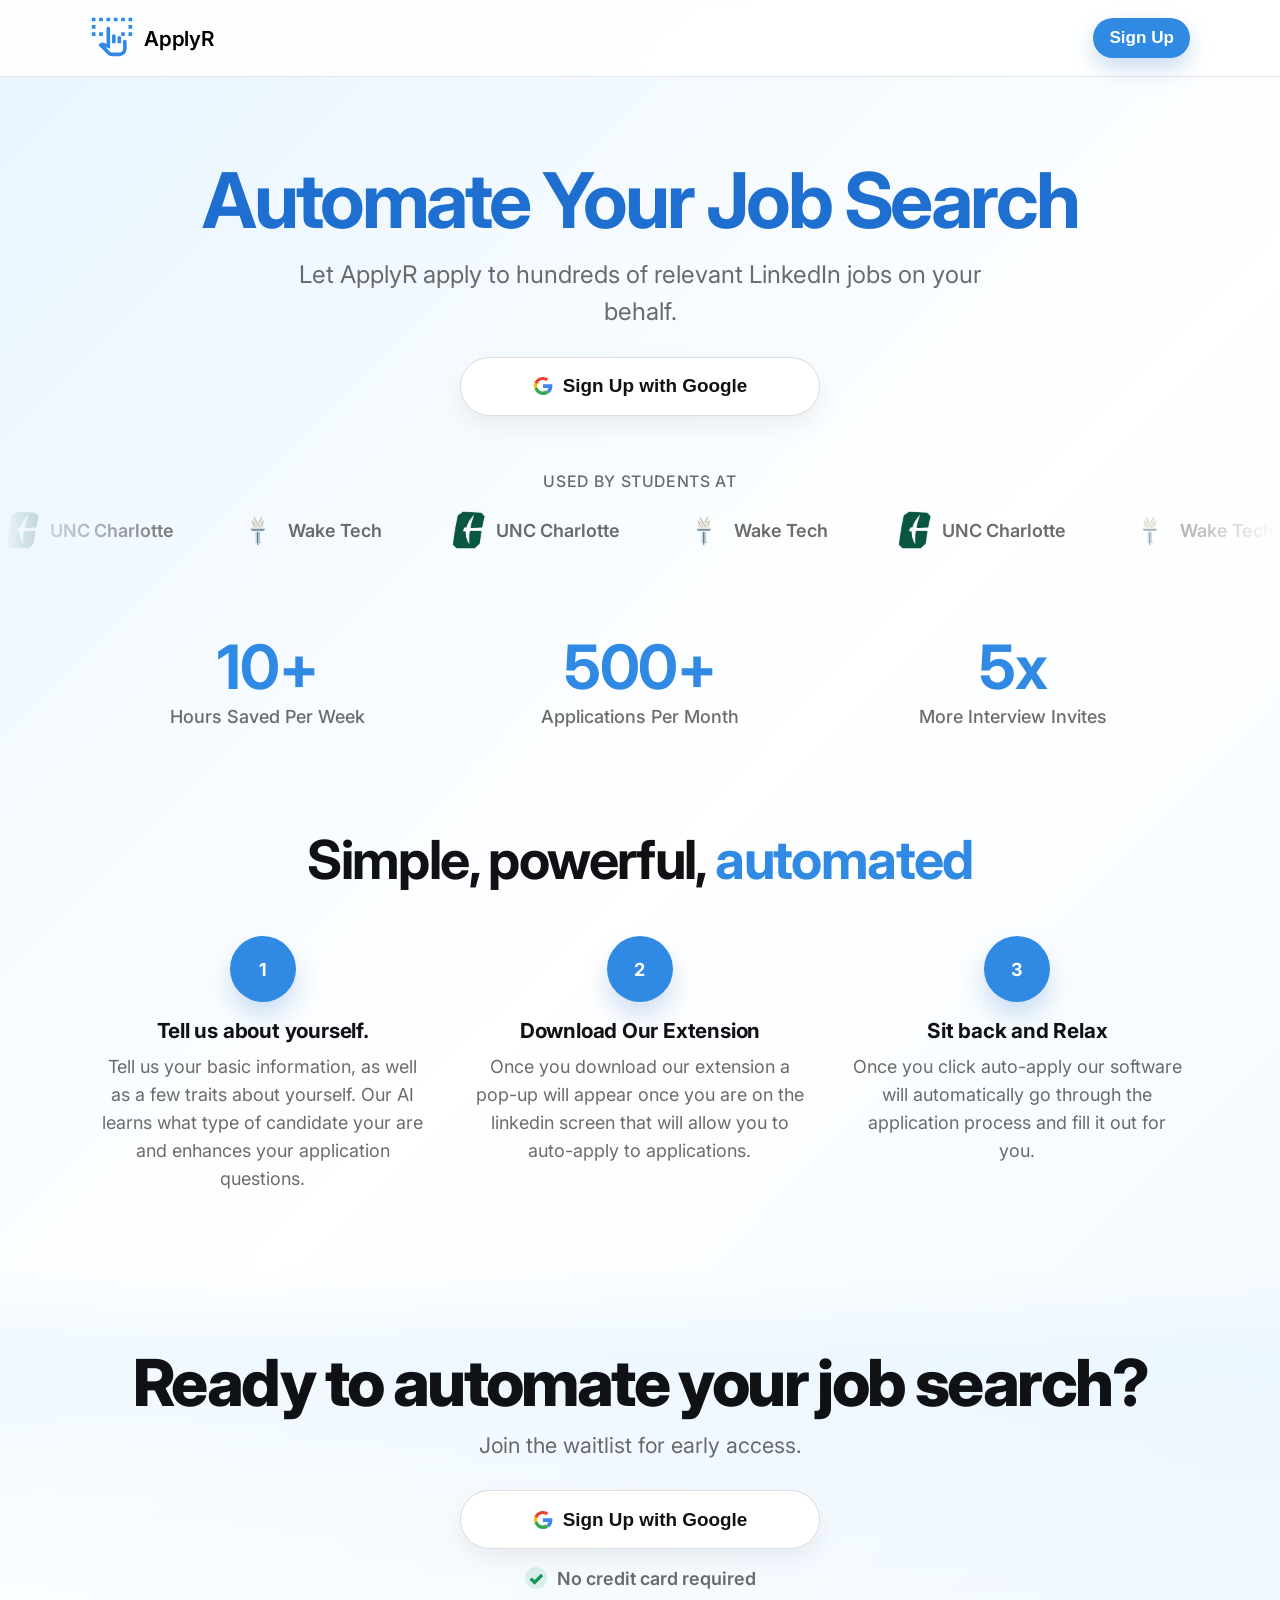
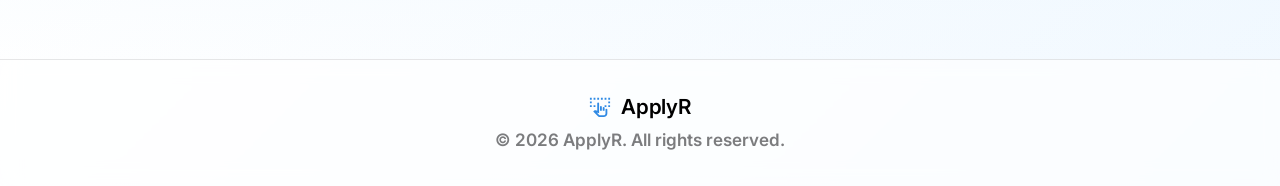
==== frontend/index.html @ 501dd221 "added scrolling colleges effect" ====
<!DOCTYPE html>
<html lang="en">
<head>
  <meta charset="UTF-8" />
  <meta name="viewport" content="width=device-width, initial-scale=1.0" />
  <title>ApplyR</title>
  <link rel="stylesheet" href="index.css" />
</head>

<body>
  <!-- HEADER -->
  <header class="site-header">
    <div class="header-box">
      <div class="header-box-left">
        <a href="index.html" aria-label="ApplyR home">
          <svg class="brand-icon" xmlns="http://www.w3.org/2000/svg" height="44" viewBox="0 -960 960 960" width="44" fill="currentColor" aria-hidden="true">
            <path d="M40-480v-80h80v80H40Zm800 0v-80h80v80h-80ZM40-640v-80h80v80H40Zm800 0v-80h80v80h-80ZM40-800v-80h80v80H40Zm160 320v-80h80v80h-80Zm480 0v-80h80v80h-80Zm160-320v-80h80v80h-80Zm-640 0v-80h80v80h-80Zm160 0v-80h80v80h-80Zm160 0v-80h80v80h-80Zm160 0v-80h80v80h-80ZM473-40q-24 0-46-9t-39-26L184-280l33-34q14-14 34-19t40 0l69 20v-327q0-17 11.5-28.5T400-680q17 0 28.5 11.5T440-640v433l-98-28 103 103q6 6 13 9t15 3h167q33 0 56.5-23.5T720-200v-160q0-17 11.5-28.5T760-400q17 0 28.5 11.5T800-360v160q0 66-47 113T640-40H473Zm7-280v-160q0-17 11.5-28.5T520-520q17 0 28.5 11.5T560-480v160h-80Zm120 0v-120q0-17 11.5-28.5T640-480q17 0 28.5 11.5T680-440v120h-80Zm40 200H445h195Z"/>
          </svg>
        </a>
        <a class="brand" href="index.html">ApplyR</a>
      </div>

      <div class="header-box-right">
        <button class="btn btn-primary btn-signup">Sign Up</button>
      </div>
    </div>
  </header>

  <main>
    <!-- HERO -->
    <section class="hero">
      <div class="container hero-inner" data-reveal>
        <h1 class="hero-title">
          <span class="hero-accent">Automate Your Job Search<br class="break-mobile" />
        </h1>

        <p class="hero-subtitle">
          Let ApplyR apply to hundreds of relevant LinkedIn jobs on your behalf.
        </p>

        <div class="cta-row">
          <button class="btn btn-google btn-cta btn-signup">
            <span class="google-icon" aria-hidden="true">
              <svg viewBox="0 0 48 48" width="20" height="20" xmlns="http://www.w3.org/2000/svg">
                <path fill="#EA4335" d="M24 9.5c3.54 0 6.02 1.53 7.4 2.81l5.4-5.4C33.98 4.36 29.54 2.5 24 2.5 14.9 2.5 7.18 7.68 3.54 15.22l6.62 5.14C11.83 14.1 17.45 9.5 24 9.5z"/>
                <path fill="#4285F4" d="M46.5 24.5c0-1.57-.14-3.08-.4-4.5H24v8.52h12.7c-.55 2.97-2.2 5.49-4.7 7.18l7.2 5.59C43.67 37.13 46.5 31.36 46.5 24.5z"/>
                <path fill="#FBBC05" d="M10.16 28.64A14.9 14.9 0 0 1 9.35 24c0-1.61.28-3.17.81-4.64l-6.62-5.14A21.5 21.5 0 0 0 2.5 24c0 3.48.83 6.77 2.31 9.78l6.35-5.14z"/>
                <path fill="#34A853" d="M24 45.5c5.54 0 10.2-1.83 13.6-4.98l-7.2-5.59c-2 1.35-4.55 2.15-6.4 2.15-6.55 0-12.17-4.6-13.84-10.86l-6.35 5.14C7.18 40.32 14.9 45.5 24 45.5z"/>
                <path fill="none" d="M2.5 2.5h43v43h-43z"/>
              </svg>
            </span>
            Sign Up with Google
          </button>
        </div>
      </div>
    </section>

    <!-- MARQUEE -->
    <section class="marquee-section">
      <p class="marquee-label">Used by students at</p>
      <div class="marquee-track-wrapper">
        <div class="marquee-track">
          <div class="marquee-item">
            <img src="charlotte-logo.png" alt="UNC Charlotte" class="marquee-logo">
            <span>UNC Charlotte</span>
          </div>
          <div class="marquee-item">
            <img src="wake-tech-logo.png" alt="Wake Tech" class="marquee-logo" width="10px" height="10px">
            <span>Wake Tech</span>
          </div>
          <!-- Duplicate for seamless loop -->
          <div class="marquee-item">
            <img src="charlotte-logo.png" alt="UNC Charlotte" class="marquee-logo">
            <span>UNC Charlotte</span>
          </div>
          <div class="marquee-item">
            <img src="wake-tech-logo.png" alt="Wake Tech" class="marquee-logo" width="10px" height="10px">
            <span>Wake Tech</span>
          </div>
          <div class="marquee-item">
            <img src="charlotte-logo.png" alt="UNC Charlotte" class="marquee-logo">
            <span>UNC Charlotte</span>
          </div>
          <div class="marquee-item">
            <img src="wake-tech-logo.png" alt="Wake Tech" class="marquee-logo" width="10px" height="10px">
            <span>Wake Tech</span>
          </div>
          <div class="marquee-item">
            <img src="charlotte-logo.png" alt="UNC Charlotte" class="marquee-logo">
            <span>UNC Charlotte</span>
          </div>
          <div class="marquee-item">
            <img src="wake-tech-logo.png" alt="Wake Tech" class="marquee-logo" width="10px" height="10px">
            <span>Wake Tech</span>
          </div>
          <div class="marquee-item">
            <img src="charlotte-logo.png" alt="UNC Charlotte" class="marquee-logo">
            <span>UNC Charlotte</span>
          </div>
          <div class="marquee-item">
            <img src="wake-tech-logo.png" alt="Wake Tech" class="marquee-logo" width="10px" height="10px">
            <span>Wake Tech</span>
          </div>
        </div>
      </div>
    </section>

    <!-- STATS -->
    <section class="stats">
      <div class="container">
        <div class="stats-grid" data-reveal-group>
          <div class="stat" data-reveal>
            <div class="stat-value">10+</div>
            <div class="stat-label">Hours Saved Per Week</div>
          </div>

          <div class="stat" data-reveal>
            <div class="stat-value">500+</div>
            <div class="stat-label">Applications Per Month</div>
          </div>

          <div class="stat" data-reveal>
            <div class="stat-value">5x</div>
            <div class="stat-label">More Interview Invites</div>
          </div>
        </div>
      </div>
    </section>

    <!-- HOW IT WORKS -->
    <section class="how">
      <div class="container">
        <h2 class="section-title" data-reveal>
          Simple, powerful, <span class="section-accent">automated</span>
        </h2>

        <div class="how-grid" data-reveal-group>
          <article class="how-card" data-reveal>
            <div class="step-pill">1</div>
            <h3 class="how-title">Tell us about yourself.</h3>
            <p class="how-text">
              Tell us your basic information, as well as a few traits about yourself. Our AI learns what type of candidate your are and enhances your application questions.
            </p>
          </article>

          <article class="how-card" data-reveal>
            <div class="step-pill">2</div>
            <h3 class="how-title">Download Our Extension</h3>
            <p class="how-text">
              Once you download our extension a pop-up will appear once you are on the linkedin screen that will allow you to auto-apply to applications.
            </p>
          </article>

          <article class="how-card" data-reveal>
            <div class="step-pill">3</div>
            <h3 class="how-title">Sit back and Relax</h3>
            <p class="how-text">
              Once you click auto-apply our software will automatically go through the application process and fill it out for you.
            </p>
          </article>
        </div>
      </div>
    </section>

    <!-- WAITLIST -->
    <section class="waitlist" id="waitlist">
      <div class="container">
        <h2 class="waitlist-title" data-reveal>Ready to automate your job<br class="break-mobile" /> search?</h2>
        <p class="waitlist-subtitle" data-reveal>Join the waitlist for early access.</p>

        <div class="cta-row">
          <button class="btn btn-google btn-cta btn-signup">
            <span class="google-icon" aria-hidden="true">
              <svg viewBox="0 0 48 48" width="20" height="20" xmlns="http://www.w3.org/2000/svg">
                <path fill="#EA4335" d="M24 9.5c3.54 0 6.02 1.53 7.4 2.81l5.4-5.4C33.98 4.36 29.54 2.5 24 2.5 14.9 2.5 7.18 7.68 3.54 15.22l6.62 5.14C11.83 14.1 17.45 9.5 24 9.5z"/>
                <path fill="#4285F4" d="M46.5 24.5c0-1.57-.14-3.08-.4-4.5H24v8.52h12.7c-.55 2.97-2.2 5.49-4.7 7.18l7.2 5.59C43.67 37.13 46.5 31.36 46.5 24.5z"/>
                <path fill="#FBBC05" d="M10.16 28.64A14.9 14.9 0 0 1 9.35 24c0-1.61.28-3.17.81-4.64l-6.62-5.14A21.5 21.5 0 0 0 2.5 24c0 3.48.83 6.77 2.31 9.78l6.35-5.14z"/>
                <path fill="#34A853" d="M24 45.5c5.54 0 10.2-1.83 13.6-4.98l-7.2-5.59c-2 1.35-4.55 2.15-6.4 2.15-6.55 0-12.17-4.6-13.84-10.86l-6.35 5.14C7.18 40.32 14.9 45.5 24 45.5z"/>
                <path fill="none" d="M2.5 2.5h43v43h-43z"/>
              </svg>
            </span>
            Sign Up with Google
          </button>
        </div>
        
        </div>

        <div class="trust-row" data-reveal>
          <div class="trust-item">
            <span class="check" aria-hidden="true">✓</span>
            <span>No credit card required</span>
          </div>
        </div>
      </div>
    </section>
  </main>

  <!-- FOOTER -->
  <footer class="footer">
    <div class="container footer-inner">
      <div class="footer-brand">
        <svg class="brand-icon small" xmlns="http://www.w3.org/2000/svg" height="22" viewBox="0 -960 960 960" width="22" fill="currentColor" aria-hidden="true">
          <path d="M40-480v-80h80v80H40Zm800 0v-80h80v80h-80ZM40-640v-80h80v80H40Zm800 0v-80h80v80h-80ZM40-800v-80h80v80H40Zm160 320v-80h80v80h-80Zm480 0v-80h80v80h-80Zm160-320v-80h80v80h-80Zm-640 0v-80h80v80h-80Zm160 0v-80h80v80h-80Zm160 0v-80h80v80h-80Zm160 0v-80h80v80h-80ZM473-40q-24 0-46-9t-39-26L184-280l33-34q14-14 34-19t40 0l69 20v-327q0-17 11.5-28.5T400-680q17 0 28.5 11.5T440-640v433l-98-28 103 103q6 6 13 9t15 3h167q33 0 56.5-23.5T720-200v-160q0-17 11.5-28.5T760-400q17 0 28.5 11.5T800-360v160q0 66-47 113T640-40H473Zm7-280v-160q0-17 11.5-28.5T520-520q17 0 28.5 11.5T560-480v160h-80Zm120 0v-120q0-17 11.5-28.5T640-480q17 0 28.5 11.5T680-440v120h-80Zm40 200H445h195Z"/>
        </svg>
        <span class="brand">ApplyR</span>
      </div>

      <div class="footer-copy">© 2026 ApplyR. All rights reserved.</div>
    </div>
  </footer>

  <script src="style.js" defer></script>
</body>
</html>
---- frontend/index.css ----
@import url('https://fonts.googleapis.com/css2?family=Inter:wght@400;500;600;700&display=swap');

/* ============================================================
   TOKENS
   ============================================================ */
:root {
  --blue:        #308ae4;
  --blue-2:      #1f6fd1;
  --text:        #101114;
  --muted:       rgba(16, 17, 20, 0.62);
  --border:      rgba(16, 17, 20, 0.10);
  --shadow-soft: 0 10px 24px rgba(16, 17, 20, 0.06);
}


/* ============================================================
   RESET & BASE
   ============================================================ */
* {
  box-sizing: border-box;
}

html {
  font-family: Inter, system-ui, -apple-system, Segoe UI, Roboto, Arial, sans-serif;
  font-size: clamp(15px, 1.8vw, 18px);
  scroll-behavior: smooth;
}

body {
  margin: 0;
  color: var(--text);
  background: linear-gradient(135deg, #E8F5FF 0%, #FFFFFF 50%, #F0F8FF 100%);
}


/* ============================================================
   UTILITIES
   ============================================================ */
.container {
  width: min(1100px, calc(100% - 32px));
  margin: 0 auto;
}

.break-mobile  { display: none; }
.break-desktop { display: inline; }


/* ============================================================
   SCROLL REVEAL
   ============================================================ */
[data-reveal] {
  opacity: 0;
  transform: translateY(28px);
  transition:
    opacity  520ms cubic-bezier(0.22, 1, 0.36, 1),
    transform 520ms cubic-bezier(0.22, 1, 0.36, 1);
}

[data-reveal].visible {
  opacity: 1;
  transform: translateY(0);
}

[data-reveal-group] > *:nth-child(1) { transition-delay:   0ms; }
[data-reveal-group] > *:nth-child(2) { transition-delay:  80ms; }
[data-reveal-group] > *:nth-child(3) { transition-delay: 160ms; }


/* ============================================================
   BUTTONS
   ============================================================ */
.btn {
  border: none;
  border-radius: 999px;
  font-weight: 600;
  cursor: pointer;
  text-decoration: none;
  display: inline-flex;
  align-items: center;
  justify-content: center;
  transition:
    transform   160ms ease,
    box-shadow  160ms ease,
    opacity     160ms ease,
    filter      160ms ease;
  user-select: none;
}

.btn:hover  { transform: translateY(-1px); }
.btn:active { transform: translateY(0); opacity: 0.96; }

.btn-primary {
  background: var(--blue);
  color: white;
  box-shadow: 0 10px 22px rgba(10, 102, 194, 0.22);
  padding: 10px 16px;
  font-size: 0.95rem;
}

.btn-primary:hover {
  filter: brightness(0.98);
  box-shadow: 0 14px 28px rgba(10, 102, 194, 0.26);
}

.btn-google {
  background: rgba(255, 255, 255, 0.95);
  color: var(--text);
  border: 1px solid rgba(16, 17, 20, 0.14);
  box-shadow: var(--shadow-soft);
  padding: 16px 22px;
  height: 59px;
}

.btn-google:hover {
  filter: brightness(0.99);
  box-shadow: 0 14px 28px rgba(16, 17, 20, 0.10);
}

.btn-cta {
  width: min(360px, 92vw);
  padding: 16px 22px;
  font-size: 1.05rem;
}

.google-icon {
  display: inline-flex;
  align-items: center;
  justify-content: center;
  margin-right: 10px;
}

.cta-row {
  display: flex;
  align-items: center;
  justify-content: center;
  gap: 14px;
  flex-wrap: wrap;
  margin-top: 18px;
}


/* ============================================================
   HEADER
   ============================================================ */
.site-header {
  position: sticky;
  top: 0;
  z-index: 10;
  background: rgba(255, 255, 255, 0.86);
  backdrop-filter: blur(10px);
  border-bottom: 1px solid var(--border);
}

.header-box {
  width: min(1100px, calc(100% - 32px));
  margin: 0 auto;
  padding: 14px 0;
  display: flex;
  align-items: center;
  justify-content: space-between;
}

.header-box-left {
  display: flex;
  align-items: center;
  gap: 10px;
}

.brand-icon { color: var(--blue); }

.brand {
  font-weight: 600;
  font-size: 1.15rem;
  letter-spacing: -0.01em;
  text-decoration: none;
  cursor: pointer;
  color: black;
}


/* ============================================================
   HERO
   ============================================================ */
.hero { padding: 84px 0 46px; }

.hero-inner { text-align: center; }

.hero-title {
  margin: 0 0 14px;
  line-height: 1.05;
  letter-spacing: -0.04em;
  font-weight: 700;
  font-size: clamp(2.2rem, 6vw, 4.8rem);
}

.hero-accent { color: var(--blue-2); }

.hero-subtitle {
  margin: 0 auto 26px;
  max-width: 46ch;
  color: var(--muted);
  line-height: 1.55;
  font-size: clamp(1rem, 2.3vw, 1.35rem);
}


/* ============================================================
   MARQUEE
   ============================================================ */
.marquee-section {
  padding: 10px 0 28px;
  text-align: center;
  overflow: hidden;
}

img {
  height: 40px;
  width: 40px;
}

.marquee-label {
  margin: 0 0 14px;
  color: var(--muted);
  font-size: 0.88rem;
  font-weight: 500;
  letter-spacing: 0.04em;
  text-transform: uppercase;
}

.marquee-track-wrapper {
  overflow: hidden;
  margin: 0 auto;
  mask-image: linear-gradient(
    to right,
    transparent 0%,
    black 15%,
    black 85%,
    transparent 100%
  );
  -webkit-mask-image: linear-gradient(
    to right,
    transparent 0%,
    black 15%,
    black 85%,
    transparent 100%
  );
}

.marquee-track {
  display: flex;
  gap: 64px;
  width: max-content;
  animation: marquee-scroll 12s linear infinite;
}

.marquee-item {
  display: flex;
  align-items: center;
  gap: 10px;
  color: var(--muted);
  font-weight: 600;
  font-size: 1rem;
  white-space: nowrap;
  padding: 6px 0;
}

.marquee-item svg {
  border-radius: 6px;
  flex-shrink: 0;
}

@keyframes marquee-scroll {
  from { transform: translateX(0); }
  to   { transform: translateX(-50%); }
}

@media (prefers-reduced-motion: reduce) {
  .marquee-track { animation: none; }
}


/* ============================================================
   STATS
   ============================================================ */
.stats { padding: 34px 0 26px; }

.stats-grid {
  display: grid;
  grid-template-columns: repeat(3, 1fr);
  gap: 18px;
  align-items: center;
  text-align: center;
}

.stat { padding: 18px 10px; }

.stat-value {
  font-weight: 700;
  color: var(--blue);
  letter-spacing: -0.02em;
  font-size: clamp(2.2rem, 5vw, 3.4rem);
  line-height: 1;
  margin-bottom: 8px;
}

.stat-label {
  color: var(--muted);
  font-weight: 500;
}


/* ============================================================
   HOW IT WORKS
   ============================================================ */
.how { padding: 56px 0 76px; }

.section-title {
  margin: 0 0 34px;
  text-align: center;
  font-weight: 700;
  letter-spacing: -0.03em;
  font-size: clamp(1.8rem, 4.2vw, 3rem);
}

.section-accent { color: var(--blue); }

.how-grid {
  display: grid;
  grid-template-columns: repeat(3, 1fr);
  gap: 32px;
  text-align: center;
}

.how-card { padding: 10px 8px 0; }

.step-pill {
  width: 66px;
  height: 66px;
  border-radius: 999px;
  margin: 0 auto 16px;
  display: grid;
  place-items: center;
  font-weight: 700;
  background: var(--blue);
  color: #fff;
  box-shadow: 0 14px 26px rgba(10, 102, 194, 0.20);
  transition: transform 160ms ease, box-shadow 160ms ease;
}

.how-card:hover .step-pill {
  transform: translateY(-2px);
  box-shadow: 0 18px 32px rgba(10, 102, 194, 0.24);
}

.how-title {
  margin: 0 0 10px;
  font-size: 1.15rem;
  font-weight: 700;
  letter-spacing: -0.01em;
}

.how-text {
  margin: 0 auto;
  max-width: 34ch;
  color: var(--muted);
  line-height: 1.55;
}


/* ============================================================
   WAITLIST
   ============================================================ */
.waitlist {
  padding: 80px 0 70px;
  background: linear-gradient(
    180deg,
    rgba(232, 245, 255, 0.00) 0%,
    rgba(232, 245, 255, 0.65) 22%,
    rgba(232, 245, 255, 0.00) 100%
  );
}

.waitlist-title {
  text-align: center;
  margin: 0 0 12px;
  font-weight: 800;
  letter-spacing: -0.04em;
  font-size: clamp(2rem, 5.3vw, 3.6rem);
  line-height: 1.05;
}

.waitlist-subtitle {
  text-align: center;
  margin: 0 auto 28px;
  max-width: 52ch;
  color: var(--muted);
  font-size: clamp(1rem, 2.1vw, 1.2rem);
  line-height: 1.55;
}

.trust-row {
  display: flex;
  gap: 22px;
  justify-content: center;
  align-items: center;
  margin-top: 18px;
  flex-wrap: wrap;
}

.trust-item {
  display: flex;
  gap: 10px;
  align-items: center;
  color: var(--muted);
  font-weight: 600;
}

.check {
  width: 22px;
  height: 22px;
  border-radius: 999px;
  display: grid;
  place-items: center;
  background: rgba(20, 150, 90, 0.12);
  color: rgb(20, 150, 90);
  font-weight: 900;
}


/* ============================================================
   FOOTER
   ============================================================ */
.footer {
  padding: 34px 0 36px;
  border-top: 1px solid var(--border);
  background: rgba(255, 255, 255, 0.65);
  backdrop-filter: blur(10px);
}

.footer-inner {
  display: flex;
  align-items: center;
  justify-content: center;
  flex-direction: column;
  gap: 10px;
  text-align: center;
}

.footer-brand {
  display: flex;
  align-items: center;
  gap: 10px;
}

.brand-icon.small { color: var(--blue); }

.footer-copy {
  color: rgba(16, 17, 20, 0.55);
  font-weight: 600;
  font-size: 0.95rem;
}


/* ============================================================
   ERROR PAGE
   ============================================================ */
.error-main {
  min-height: calc(100vh - 140px);
  display: grid;
  place-items: center;
  padding: 54px 0 64px;
}

.error { width: 100%; }

.error-card {
  width: min(760px, 100%);
  margin: 0 auto;
  background: rgba(255, 255, 255, 0.92);
  border: 1px solid var(--border);
  box-shadow: var(--shadow-soft);
  border-radius: 22px;
  padding: 44px 34px;
  text-align: center;
}

.error-title {
  margin: 0 0 14px;
  font-weight: 800;
  letter-spacing: -0.04em;
  font-size: clamp(2rem, 5.6vw, 3.4rem);
  line-height: 1.05;
}

.error-subtitle {
  margin: 0 auto 26px;
  max-width: 52ch;
  color: var(--muted);
  line-height: 1.6;
  font-size: clamp(1rem, 2.2vw, 1.2rem);
}

.error-actions {
  display: flex;
  justify-content: center;
  align-items: center;
}

.btn-home {
  width: min(360px, 92vw);
  padding: 14px 22px;
  font-size: 1.05rem;
  box-shadow: 0 14px 26px rgba(10, 102, 194, 0.22);
}


/* ============================================================
   RESPONSIVE — TABLET  (≤ 860px)
   ============================================================ */
@media (max-width: 860px) {
  .how-grid {
    grid-template-columns: 1fr;
    gap: 28px;
  }

  .how-text { max-width: 48ch; }
}


/* ============================================================
   RESPONSIVE — MOBILE  (≤ 720px)
   ============================================================ */
@media (max-width: 720px) {

  .hero { padding: 72px 0 60px; }

  .hero-title {
    font-size: clamp(2.6rem, 10vw, 3.4rem);
    letter-spacing: -0.03em;
    line-height: 1.08;
    margin-bottom: 20px;
  }

  .hero-subtitle {
    font-size: 1.1rem;
    margin-bottom: 36px;
    max-width: 38ch;
  }

  .cta-row { margin-top: 0; }

  .btn-cta {
    width: min(340px, 88vw);
    height: 62px;
    font-size: 1.1rem;
  }

  .stats { padding: 52px 0 44px; }

  .stats-grid {
    grid-template-columns: repeat(3, 1fr);
    gap: 0;
  }

  .stat { padding: 20px 6px; }

  .stat-value {
    font-size: clamp(1.8rem, 7vw, 2.6rem);
    margin-bottom: 6px;
  }

  .stat-label {
    font-size: 0.78rem;
    line-height: 1.35;
  }

  .how { padding: 64px 0 72px; }

  .section-title {
    font-size: clamp(1.9rem, 7.5vw, 2.4rem);
    margin-bottom: 42px;
  }

  .how-grid { gap: 40px; }

  .how-card { padding: 0 8px; }

  .step-pill {
    width: 58px;
    height: 58px;
    font-size: 1.1rem;
    margin-bottom: 14px;
  }

  .how-title {
    font-size: 1.2rem;
    margin-bottom: 10px;
  }

  .how-text {
    font-size: 1rem;
    max-width: 44ch;
  }

  .waitlist { padding: 80px 0 80px; }

  .waitlist-title {
    font-size: clamp(2.1rem, 8.5vw, 2.8rem);
    margin-bottom: 16px;
  }

  .waitlist-subtitle {
    font-size: 1.05rem;
    margin-bottom: 36px;
  }

  .trust-row { margin-top: 24px; }

  .footer { padding: 44px 0 48px; }

  .break-desktop { display: none; }
  .break-mobile  { display: inline; }
}


/* ============================================================
   RESPONSIVE — SMALL MOBILE  (≤ 520px)
   ============================================================ */
@media (max-width: 520px) {
  .cta-row .btn-cta {
    width: min(360px, 92vw);
    justify-content: center;
  }

  .error-card {
    padding: 34px 18px;
    border-radius: 20px;
  }
}


/* ============================================================
   RESPONSIVE — TINY  (≤ 420px)
   ============================================================ */
@media (max-width: 420px) {
  .header-box {
    padding: 12px 0;
    padding-top: 30px;
  }

  .btn-primary { padding: 9px 14px; }
}


/* ============================================================
   RESPONSIVE — XS  (≤ 400px)
   ============================================================ */
@media (max-width: 400px) {
  .hero         { padding: 60px 0 52px; }
  .hero-title   { font-size: 2.4rem; }
  .stat-value   { font-size: 1.6rem; }
  .stat-label   { font-size: 0.72rem; }
}
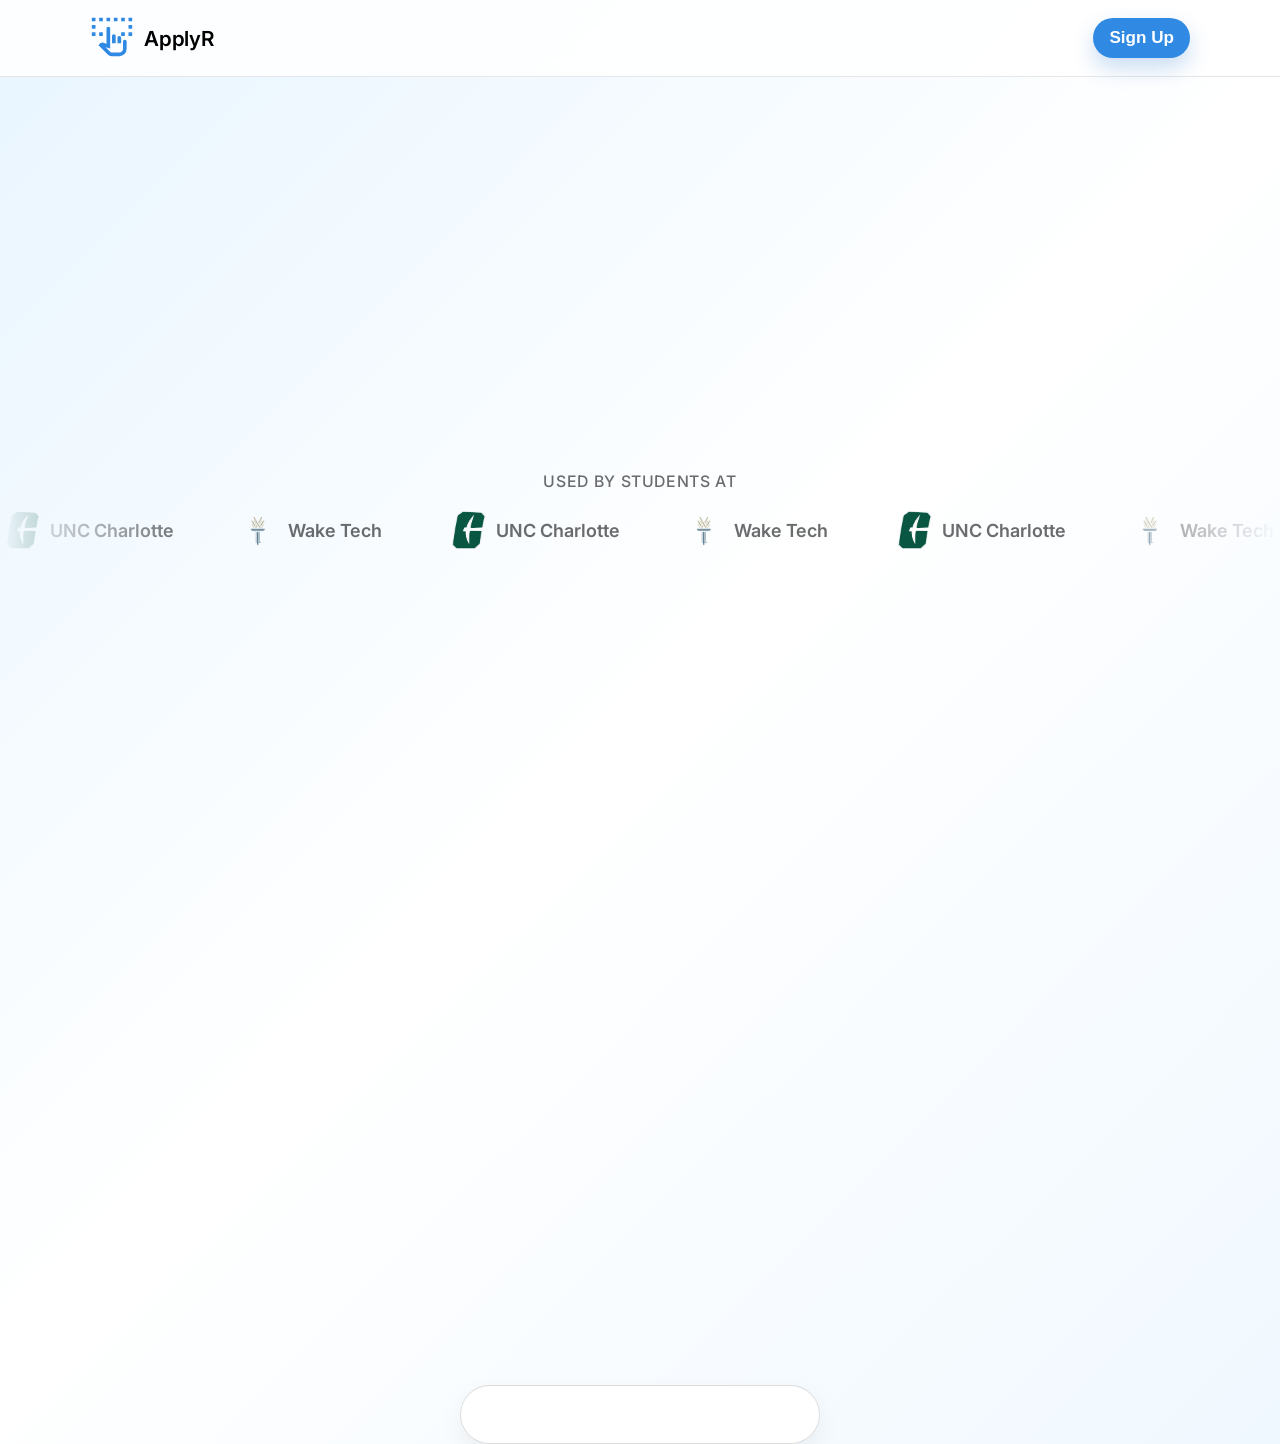
==== commit e2cfead6: "made changes to the database to add the RefreshToken table" ====
--- a/frontend/index.html
+++ b/frontend/index.html
@@ -172,43 +172,4 @@
           <button class="btn btn-google btn-cta btn-signup">
             <span class="google-icon" aria-hidden="true">
               <svg viewBox="0 0 48 48" width="20" height="20" xmlns="http://www.w3.org/2000/svg">
-                <path fill="#EA4335" d="M24 9.5c3.54 0 6.02 1.53 7.4 2.81l5.4-5.4C33.98 4.36 29.54 2.5 24 2.5 14.9 2.5 7.18 7.68 3.54 15.22l6.62 5.14C11.83 14.1 17.45 9.5 24 9.5z"/>
-                <path fill="#4285F4" d="M46.5 24.5c0-1.57-.14-3.08-.4-4.5H24v8.52h12.7c-.55 2.97-2.2 5.49-4.7 7.18l7.2 5.59C43.67 37.13 46.5 31.36 46.5 24.5z"/>
-                <path fill="#FBBC05" d="M10.16 28.64A14.9 14.9 0 0 1 9.35 24c0-1.61.28-3.17.81-4.64l-6.62-5.14A21.5 21.5 0 0 0 2.5 24c0 3.48.83 6.77 2.31 9.78l6.35-5.14z"/>
-                <path fill="#34A853" d="M24 45.5c5.54 0 10.2-1.83 13.6-4.98l-7.2-5.59c-2 1.35-4.55 2.15-6.4 2.15-6.55 0-12.17-4.6-13.84-10.86l-6.35 5.14C7.18 40.32 14.9 45.5 24 45.5z"/>
-                <path fill="none" d="M2.5 2.5h43v43h-43z"/>
-              </svg>
-            </span>
-            Sign Up with Google
-          </button>
-        </div>
-        
-        </div>
-
-        <div class="trust-row" data-reveal>
-          <div class="trust-item">
-            <span class="check" aria-hidden="true">✓</span>
-            <span>No credit card required</span>
-          </div>
-        </div>
-      </div>
-    </section>
-  </main>
-
-  <!-- FOOTER -->
-  <footer class="footer">
-    <div class="container footer-inner">
-      <div class="footer-brand">
-        <svg class="brand-icon small" xmlns="http://www.w3.org/2000/svg" height="22" viewBox="0 -960 960 960" width="22" fill="currentColor" aria-hidden="true">
-          <path d="M40-480v-80h80v80H40Zm800 0v-80h80v80h-80ZM40-640v-80h80v80H40Zm800 0v-80h80v80h-80ZM40-800v-80h80v80H40Zm160 320v-80h80v80h-80Zm480 0v-80h80v80h-80Zm160-320v-80h80v80h-80Zm-640 0v-80h80v80h-80Zm160 0v-80h80v80h-80Zm160 0v-80h80v80h-80Zm160 0v-80h80v80h-80ZM473-40q-24 0-46-9t-39-26L184-280l33-34q14-14 34-19t40 0l69 20v-327q0-17 11.5-28.5T400-680q17 0 28.5 11.5T440-640v433l-98-28 103 103q6 6 13 9t15 3h167q33 0 56.5-23.5T720-200v-160q0-17 11.5-28.5T760-400q17 0 28.5 11.5T800-360v160q0 66-47 113T640-40H473Zm7-280v-160q0-17 11.5-28.5T520-520q17 0 28.5 11.5T560-480v160h-80Zm120 0v-120q0-17 11.5-28.5T640-480q17 0 28.5 11.5T680-440v120h-80Zm40 200H445h195Z"/>
-        </svg>
-        <span class="brand">ApplyR</span>
-      </div>
-
-      <div class="footer-copy">© 2026 ApplyR. All rights reserved.</div>
-    </div>
-  </footer>
-
-  <script src="style.js" defer></script>
-</body>
-</html>+                <path fill="#EA4335" d="M24 9.5c3.5
--- a/frontend/index.css
+++ b/frontend/index.css
@@ -149,6 +149,26 @@
   background: rgba(255, 255, 255, 0.86);
   backdrop-filter: blur(10px);
   border-bottom: 1px solid var(--border);
+  transition: padding 300ms ease, background 300ms ease;
+}
+
+.site-header.scrolled {
+  padding: 10px 12px;
+  background: transparent;
+  border-bottom: none;
+  backdrop-filter: none;
+}
+
+.site-header.scrolled .header-box {
+  width: calc(100% - 24px);
+  background: rgba(255, 255, 255, 0.88);
+  backdrop-filter: blur(16px);
+  -webkit-backdrop-filter: blur(16px);
+  border-radius: 999px;
+  border: 1px solid var(--border);
+  box-shadow: 0 8px 32px rgba(16, 17, 20, 0.10);
+  padding: 10px 20px;
+  transition: all 300ms ease;
 }
 
 .header-box {
@@ -349,315 +369,4 @@
 
 .how-card:hover .step-pill {
   transform: translateY(-2px);
-  box-shadow: 0 18px 32px rgba(10, 102, 194, 0.24);
-}
-
-.how-title {
-  margin: 0 0 10px;
-  font-size: 1.15rem;
-  font-weight: 700;
-  letter-spacing: -0.01em;
-}
-
-.how-text {
-  margin: 0 auto;
-  max-width: 34ch;
-  color: var(--muted);
-  line-height: 1.55;
-}
-
-
-/* ============================================================
-   WAITLIST
-   ============================================================ */
-.waitlist {
-  padding: 80px 0 70px;
-  background: linear-gradient(
-    180deg,
-    rgba(232, 245, 255, 0.00) 0%,
-    rgba(232, 245, 255, 0.65) 22%,
-    rgba(232, 245, 255, 0.00) 100%
-  );
-}
-
-.waitlist-title {
-  text-align: center;
-  margin: 0 0 12px;
-  font-weight: 800;
-  letter-spacing: -0.04em;
-  font-size: clamp(2rem, 5.3vw, 3.6rem);
-  line-height: 1.05;
-}
-
-.waitlist-subtitle {
-  text-align: center;
-  margin: 0 auto 28px;
-  max-width: 52ch;
-  color: var(--muted);
-  font-size: clamp(1rem, 2.1vw, 1.2rem);
-  line-height: 1.55;
-}
-
-.trust-row {
-  display: flex;
-  gap: 22px;
-  justify-content: center;
-  align-items: center;
-  margin-top: 18px;
-  flex-wrap: wrap;
-}
-
-.trust-item {
-  display: flex;
-  gap: 10px;
-  align-items: center;
-  color: var(--muted);
-  font-weight: 600;
-}
-
-.check {
-  width: 22px;
-  height: 22px;
-  border-radius: 999px;
-  display: grid;
-  place-items: center;
-  background: rgba(20, 150, 90, 0.12);
-  color: rgb(20, 150, 90);
-  font-weight: 900;
-}
-
-
-/* ============================================================
-   FOOTER
-   ============================================================ */
-.footer {
-  padding: 34px 0 36px;
-  border-top: 1px solid var(--border);
-  background: rgba(255, 255, 255, 0.65);
-  backdrop-filter: blur(10px);
-}
-
-.footer-inner {
-  display: flex;
-  align-items: center;
-  justify-content: center;
-  flex-direction: column;
-  gap: 10px;
-  text-align: center;
-}
-
-.footer-brand {
-  display: flex;
-  align-items: center;
-  gap: 10px;
-}
-
-.brand-icon.small { color: var(--blue); }
-
-.footer-copy {
-  color: rgba(16, 17, 20, 0.55);
-  font-weight: 600;
-  font-size: 0.95rem;
-}
-
-
-/* ============================================================
-   ERROR PAGE
-   ============================================================ */
-.error-main {
-  min-height: calc(100vh - 140px);
-  display: grid;
-  place-items: center;
-  padding: 54px 0 64px;
-}
-
-.error { width: 100%; }
-
-.error-card {
-  width: min(760px, 100%);
-  margin: 0 auto;
-  background: rgba(255, 255, 255, 0.92);
-  border: 1px solid var(--border);
-  box-shadow: var(--shadow-soft);
-  border-radius: 22px;
-  padding: 44px 34px;
-  text-align: center;
-}
-
-.error-title {
-  margin: 0 0 14px;
-  font-weight: 800;
-  letter-spacing: -0.04em;
-  font-size: clamp(2rem, 5.6vw, 3.4rem);
-  line-height: 1.05;
-}
-
-.error-subtitle {
-  margin: 0 auto 26px;
-  max-width: 52ch;
-  color: var(--muted);
-  line-height: 1.6;
-  font-size: clamp(1rem, 2.2vw, 1.2rem);
-}
-
-.error-actions {
-  display: flex;
-  justify-content: center;
-  align-items: center;
-}
-
-.btn-home {
-  width: min(360px, 92vw);
-  padding: 14px 22px;
-  font-size: 1.05rem;
-  box-shadow: 0 14px 26px rgba(10, 102, 194, 0.22);
-}
-
-
-/* ============================================================
-   RESPONSIVE — TABLET  (≤ 860px)
-   ============================================================ */
-@media (max-width: 860px) {
-  .how-grid {
-    grid-template-columns: 1fr;
-    gap: 28px;
-  }
-
-  .how-text { max-width: 48ch; }
-}
-
-
-/* ============================================================
-   RESPONSIVE — MOBILE  (≤ 720px)
-   ============================================================ */
-@media (max-width: 720px) {
-
-  .hero { padding: 72px 0 60px; }
-
-  .hero-title {
-    font-size: clamp(2.6rem, 10vw, 3.4rem);
-    letter-spacing: -0.03em;
-    line-height: 1.08;
-    margin-bottom: 20px;
-  }
-
-  .hero-subtitle {
-    font-size: 1.1rem;
-    margin-bottom: 36px;
-    max-width: 38ch;
-  }
-
-  .cta-row { margin-top: 0; }
-
-  .btn-cta {
-    width: min(340px, 88vw);
-    height: 62px;
-    font-size: 1.1rem;
-  }
-
-  .stats { padding: 52px 0 44px; }
-
-  .stats-grid {
-    grid-template-columns: repeat(3, 1fr);
-    gap: 0;
-  }
-
-  .stat { padding: 20px 6px; }
-
-  .stat-value {
-    font-size: clamp(1.8rem, 7vw, 2.6rem);
-    margin-bottom: 6px;
-  }
-
-  .stat-label {
-    font-size: 0.78rem;
-    line-height: 1.35;
-  }
-
-  .how { padding: 64px 0 72px; }
-
-  .section-title {
-    font-size: clamp(1.9rem, 7.5vw, 2.4rem);
-    margin-bottom: 42px;
-  }
-
-  .how-grid { gap: 40px; }
-
-  .how-card { padding: 0 8px; }
-
-  .step-pill {
-    width: 58px;
-    height: 58px;
-    font-size: 1.1rem;
-    margin-bottom: 14px;
-  }
-
-  .how-title {
-    font-size: 1.2rem;
-    margin-bottom: 10px;
-  }
-
-  .how-text {
-    font-size: 1rem;
-    max-width: 44ch;
-  }
-
-  .waitlist { padding: 80px 0 80px; }
-
-  .waitlist-title {
-    font-size: clamp(2.1rem, 8.5vw, 2.8rem);
-    margin-bottom: 16px;
-  }
-
-  .waitlist-subtitle {
-    font-size: 1.05rem;
-    margin-bottom: 36px;
-  }
-
-  .trust-row { margin-top: 24px; }
-
-  .footer { padding: 44px 0 48px; }
-
-  .break-desktop { display: none; }
-  .break-mobile  { display: inline; }
-}
-
-
-/* ============================================================
-   RESPONSIVE — SMALL MOBILE  (≤ 520px)
-   ============================================================ */
-@media (max-width: 520px) {
-  .cta-row .btn-cta {
-    width: min(360px, 92vw);
-    justify-content: center;
-  }
-
-  .error-card {
-    padding: 34px 18px;
-    border-radius: 20px;
-  }
-}
-
-
-/* ============================================================
-   RESPONSIVE — TINY  (≤ 420px)
-   ============================================================ */
-@media (max-width: 420px) {
-  .header-box {
-    padding: 12px 0;
-    padding-top: 30px;
-  }
-
-  .btn-primary { padding: 9px 14px; }
-}
-
-
-/* ============================================================
-   RESPONSIVE — XS  (≤ 400px)
-   ============================================================ */
-@media (max-width: 400px) {
-  .hero         { padding: 60px 0 52px; }
-  .hero-title   { font-size: 2.4rem; }
-  .stat-value   { font-size: 1.6rem; }
-  .stat-label   { font-size: 0.72rem; }
-}+  box-shadow: 0 18px 32px rgb
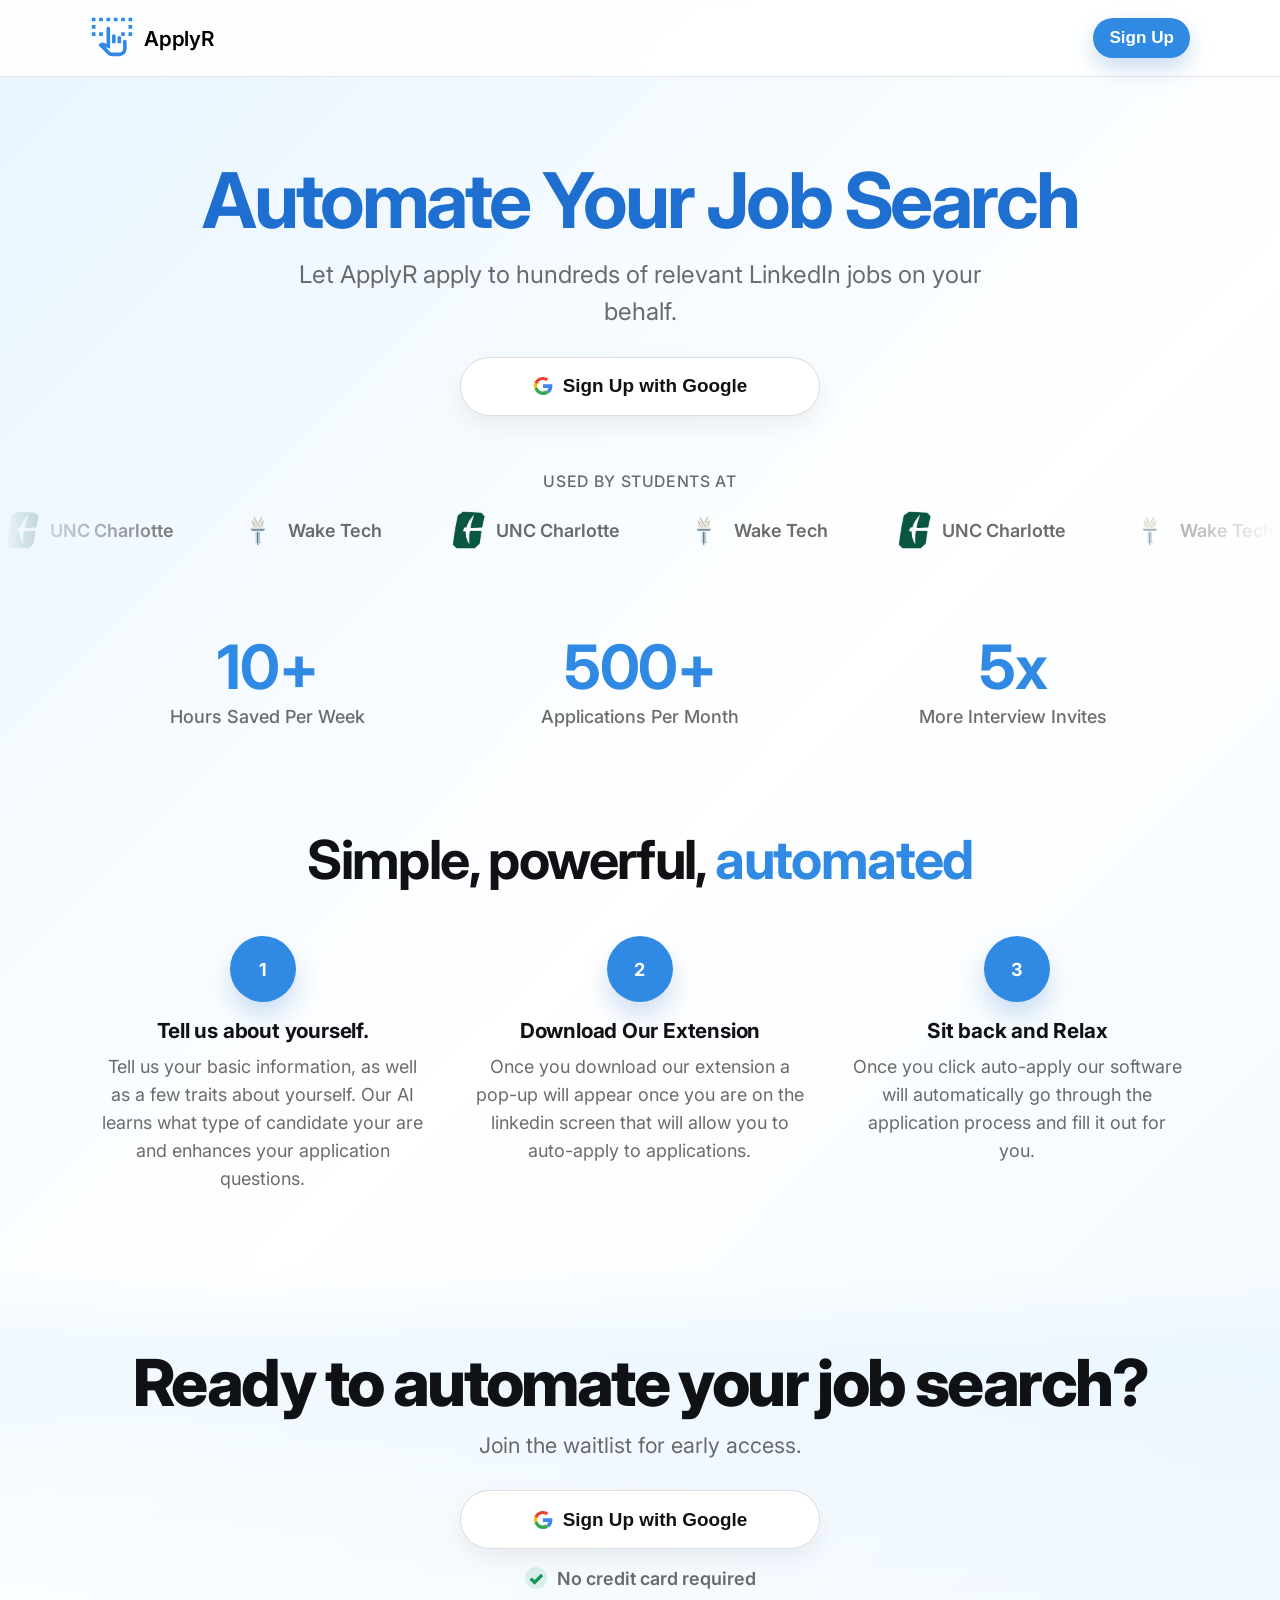
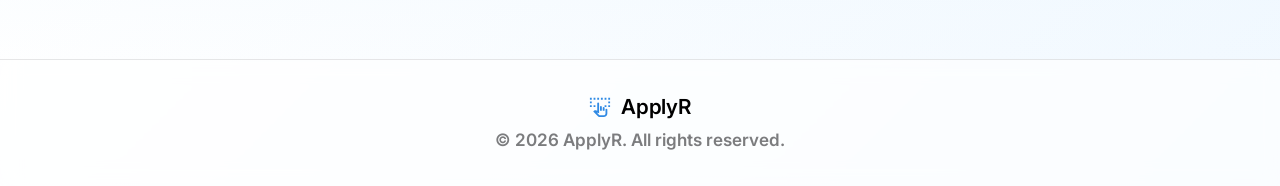
==== commit 2f6b700c: "updating everything" ====
--- a/frontend/index.html
+++ b/frontend/index.html
@@ -114,7 +114,7 @@
             <div class="stat-label">Hours Saved Per Week</div>
           </div>
 
-          <div class="stat" data-reveal>
+          <div class="stat">
             <div class="stat-value">500+</div>
             <div class="stat-label">Applications Per Month</div>
           </div>
@@ -172,4 +172,43 @@
           <button class="btn btn-google btn-cta btn-signup">
             <span class="google-icon" aria-hidden="true">
               <svg viewBox="0 0 48 48" width="20" height="20" xmlns="http://www.w3.org/2000/svg">
-                <path fill="#EA4335" d="M24 9.5c3.5+                <path fill="#EA4335" d="M24 9.5c3.54 0 6.02 1.53 7.4 2.81l5.4-5.4C33.98 4.36 29.54 2.5 24 2.5 14.9 2.5 7.18 7.68 3.54 15.22l6.62 5.14C11.83 14.1 17.45 9.5 24 9.5z"/>
+                <path fill="#4285F4" d="M46.5 24.5c0-1.57-.14-3.08-.4-4.5H24v8.52h12.7c-.55 2.97-2.2 5.49-4.7 7.18l7.2 5.59C43.67 37.13 46.5 31.36 46.5 24.5z"/>
+                <path fill="#FBBC05" d="M10.16 28.64A14.9 14.9 0 0 1 9.35 24c0-1.61.28-3.17.81-4.64l-6.62-5.14A21.5 21.5 0 0 0 2.5 24c0 3.48.83 6.77 2.31 9.78l6.35-5.14z"/>
+                <path fill="#34A853" d="M24 45.5c5.54 0 10.2-1.83 13.6-4.98l-7.2-5.59c-2 1.35-4.55 2.15-6.4 2.15-6.55 0-12.17-4.6-13.84-10.86l-6.35 5.14C7.18 40.32 14.9 45.5 24 45.5z"/>
+                <path fill="none" d="M2.5 2.5h43v43h-43z"/>
+              </svg>
+            </span>
+            Sign Up with Google
+          </button>
+        </div>
+        
+        </div>
+
+        <div class="trust-row" data-reveal>
+          <div class="trust-item">
+            <span class="check" aria-hidden="true">✓</span>
+            <span>No credit card required</span>
+          </div>
+        </div>
+      </div>
+    </section>
+  </main>
+
+  <!-- FOOTER -->
+  <footer class="footer">
+    <div class="container footer-inner">
+      <div class="footer-brand">
+        <svg class="brand-icon small" xmlns="http://www.w3.org/2000/svg" height="22" viewBox="0 -960 960 960" width="22" fill="currentColor" aria-hidden="true">
+          <path d="M40-480v-80h80v80H40Zm800 0v-80h80v80h-80ZM40-640v-80h80v80H40Zm800 0v-80h80v80h-80ZM40-800v-80h80v80H40Zm160 320v-80h80v80h-80Zm480 0v-80h80v80h-80Zm160-320v-80h80v80h-80Zm-640 0v-80h80v80h-80Zm160 0v-80h80v80h-80Zm160 0v-80h80v80h-80Zm160 0v-80h80v80h-80ZM473-40q-24 0-46-9t-39-26L184-280l33-34q14-14 34-19t40 0l69 20v-327q0-17 11.5-28.5T400-680q17 0 28.5 11.5T440-640v433l-98-28 103 103q6 6 13 9t15 3h167q33 0 56.5-23.5T720-200v-160q0-17 11.5-28.5T760-400q17 0 28.5 11.5T800-360v160q0 66-47 113T640-40H473Zm7-280v-160q0-17 11.5-28.5T520-520q17 0 28.5 11.5T560-480v160h-80Zm120 0v-120q0-17 11.5-28.5T640-480q17 0 28.5 11.5T680-440v120h-80Zm40 200H445h195Z"/>
+        </svg>
+        <span class="brand">ApplyR</span>
+      </div>
+
+      <div class="footer-copy">© 2026 ApplyR. All rights reserved.</div>
+    </div>
+  </footer>
+
+  <script src="style.js" defer></script>
+</body>
+</html>
--- a/frontend/index.css
+++ b/frontend/index.css
@@ -369,4 +369,318 @@
 
 .how-card:hover .step-pill {
   transform: translateY(-2px);
-  box-shadow: 0 18px 32px rgb+  box-shadow: 0 18px 32px rgba(10, 102, 194, 0.24);
+}
+
+.how-title {
+  margin: 0 0 10px;
+  font-size: 1.15rem;
+  font-weight: 700;
+  letter-spacing: -0.01em;
+}
+
+.how-text {
+  margin: 0 auto;
+  max-width: 34ch;
+  color: var(--muted);
+  line-height: 1.55;
+}
+
+
+/* ============================================================
+   WAITLIST
+   ============================================================ */
+.waitlist {
+  padding: 80px 0 70px;
+  background: linear-gradient(
+    180deg,
+    rgba(232, 245, 255, 0.00) 0%,
+    rgba(232, 245, 255, 0.65) 22%,
+    rgba(232, 245, 255, 0.00) 100%
+  );
+}
+
+.waitlist-title {
+  text-align: center;
+  margin: 0 0 12px;
+  font-weight: 800;
+  letter-spacing: -0.04em;
+  font-size: clamp(2rem, 5.3vw, 3.6rem);
+  line-height: 1.05;
+}
+
+.waitlist-subtitle {
+  text-align: center;
+  margin: 0 auto 28px;
+  max-width: 52ch;
+  color: var(--muted);
+  font-size: clamp(1rem, 2.1vw, 1.2rem);
+  line-height: 1.55;
+}
+
+.trust-row {
+  display: flex;
+  gap: 22px;
+  justify-content: center;
+  align-items: center;
+  margin-top: 18px;
+  flex-wrap: wrap;
+}
+
+.trust-item {
+  display: flex;
+  gap: 10px;
+  align-items: center;
+  color: var(--muted);
+  font-weight: 600;
+}
+
+.check {
+  width: 22px;
+  height: 22px;
+  border-radius: 999px;
+  display: grid;
+  place-items: center;
+  background: rgba(20, 150, 90, 0.12);
+  color: rgb(20, 150, 90);
+  font-weight: 900;
+}
+
+
+/* ============================================================
+   FOOTER
+   ============================================================ */
+.footer {
+  padding: 34px 0 36px;
+  border-top: 1px solid var(--border);
+  background: rgba(255, 255, 255, 0.65);
+  backdrop-filter: blur(10px);
+}
+
+.footer-inner {
+  display: flex;
+  align-items: center;
+  justify-content: center;
+  flex-direction: column;
+  gap: 10px;
+  text-align: center;
+}
+
+.footer-brand {
+  display: flex;
+  align-items: center;
+  gap: 10px;
+}
+
+.brand-icon.small { color: var(--blue); }
+
+.footer-copy {
+  color: rgba(16, 17, 20, 0.55);
+  font-weight: 600;
+  font-size: 0.95rem;
+}
+
+
+/* ============================================================
+   ERROR PAGE
+   ============================================================ */
+.error-main {
+  min-height: calc(100vh - 140px);
+  display: grid;
+  place-items: center;
+  padding: 54px 0 64px;
+}
+
+.error { width: 100%; }
+
+.error-card {
+  width: min(760px, 100%);
+  margin: 0 auto;
+  background: rgba(255, 255, 255, 0.92);
+  border: 1px solid var(--border);
+  box-shadow: var(--shadow-soft);
+  border-radius: 22px;
+  padding: 44px 34px;
+  text-align: center;
+}
+
+.error-title {
+  margin: 0 0 14px;
+  font-weight: 800;
+  letter-spacing: -0.04em;
+  font-size: clamp(2rem, 5.6vw, 3.4rem);
+  line-height: 1.05;
+}
+
+.error-subtitle {
+  margin: 0 auto 26px;
+  max-width: 52ch;
+  color: var(--muted);
+  line-height: 1.6;
+  font-size: clamp(1rem, 2.2vw, 1.2rem);
+}
+
+.error-actions {
+  display: flex;
+  justify-content: center;
+  align-items: center;
+}
+
+.btn-home {
+  width: min(360px, 92vw);
+  padding: 14px 22px;
+  font-size: 1.05rem;
+  box-shadow: 0 14px 26px rgba(10, 102, 194, 0.22);
+}
+
+
+/* ============================================================
+   RESPONSIVE — TABLET  (≤ 860px)
+   ============================================================ */
+@media (max-width: 860px) {
+  .how-grid {
+    grid-template-columns: 1fr;
+    gap: 28px;
+  }
+
+  .how-text { max-width: 48ch; }
+}
+
+
+/* ============================================================
+   RESPONSIVE — MOBILE  (≤ 720px)
+   ============================================================ */
+@media (max-width: 720px) {
+
+  .hero { padding: 72px 0 60px; }
+
+  .hero-title {
+    font-size: clamp(2.6rem, 10vw, 3.4rem);
+    letter-spacing: -0.03em;
+    line-height: 1.08;
+    margin-bottom: 20px;
+  }
+
+  .hero-subtitle {
+    font-size: 1.1rem;
+    margin-bottom: 36px;
+    max-width: 38ch;
+  }
+
+  .cta-row { margin-top: 0; }
+
+  .btn-cta {
+    width: min(340px, 88vw);
+    height: 62px;
+    font-size: 1.1rem;
+  }
+
+  /* Stats — vertical stack */
+  .stat { padding: 32px 10px; }
+
+  .stats-grid {
+    grid-template-columns: 1fr;
+    gap: 0;
+    max-width: 320px;
+    margin: 0 auto;
+  }
+
+  .stat-value {
+  font-size: clamp(3.2rem, 12vw, 4rem);
+  margin-bottom: 8px;
+}
+
+  .stat-label {
+    font-size: 1.15rem;
+    line-height: 1.4;
+  }
+
+  .how { padding: 64px 0 72px; }
+
+  .section-title {
+    font-size: clamp(1.9rem, 7.5vw, 2.4rem);
+    margin-bottom: 42px;
+  }
+
+  .how-grid { gap: 40px; }
+
+  .how-card { padding: 0 8px; }
+
+  .step-pill {
+    width: 58px;
+    height: 58px;
+    font-size: 1.1rem;
+    margin-bottom: 14px;
+  }
+
+  .how-title {
+    font-size: 1.2rem;
+    margin-bottom: 10px;
+  }
+
+  .how-text {
+    font-size: 1rem;
+    max-width: 44ch;
+  }
+
+  .waitlist { padding: 80px 0 80px; }
+
+  .waitlist-title {
+    font-size: clamp(2.1rem, 8.5vw, 2.8rem);
+    margin-bottom: 16px;
+  }
+
+  .waitlist-subtitle {
+    font-size: 1.05rem;
+    margin-bottom: 36px;
+  }
+
+  .trust-row { margin-top: 24px; }
+
+  .footer { padding: 44px 0 48px; }
+
+  .break-desktop { display: none; }
+  .break-mobile  { display: inline; }
+}
+
+
+/* ============================================================
+   RESPONSIVE — SMALL MOBILE  (≤ 520px)
+   ============================================================ */
+@media (max-width: 520px) {
+  .cta-row .btn-cta {
+    width: min(360px, 92vw);
+    justify-content: center;
+  }
+
+  .error-card {
+    padding: 34px 18px;
+    border-radius: 20px;
+  }
+}
+
+
+/* ============================================================
+   RESPONSIVE — TINY  (≤ 420px)
+   ============================================================ */
+@media (max-width: 420px) {
+  .header-box {
+    padding: 12px 0;
+    padding-top: 30px;
+  }
+
+  .btn-primary { padding: 9px 14px; }
+}
+
+
+/* ============================================================
+   RESPONSIVE — XS  (≤ 400px)
+   ============================================================ */
+@media (max-width: 400px) {
+  .hero       { padding: 60px 0 52px; }
+  .hero-title { font-size: 2.4rem; }
+  .stat-value { font-size: 2.2rem; }
+  .stat-label { font-size: 0.92rem; }
+  .stat-value { font-size: 2.8rem; }
+  .stat-label { font-size: 1.05rem; }
+}
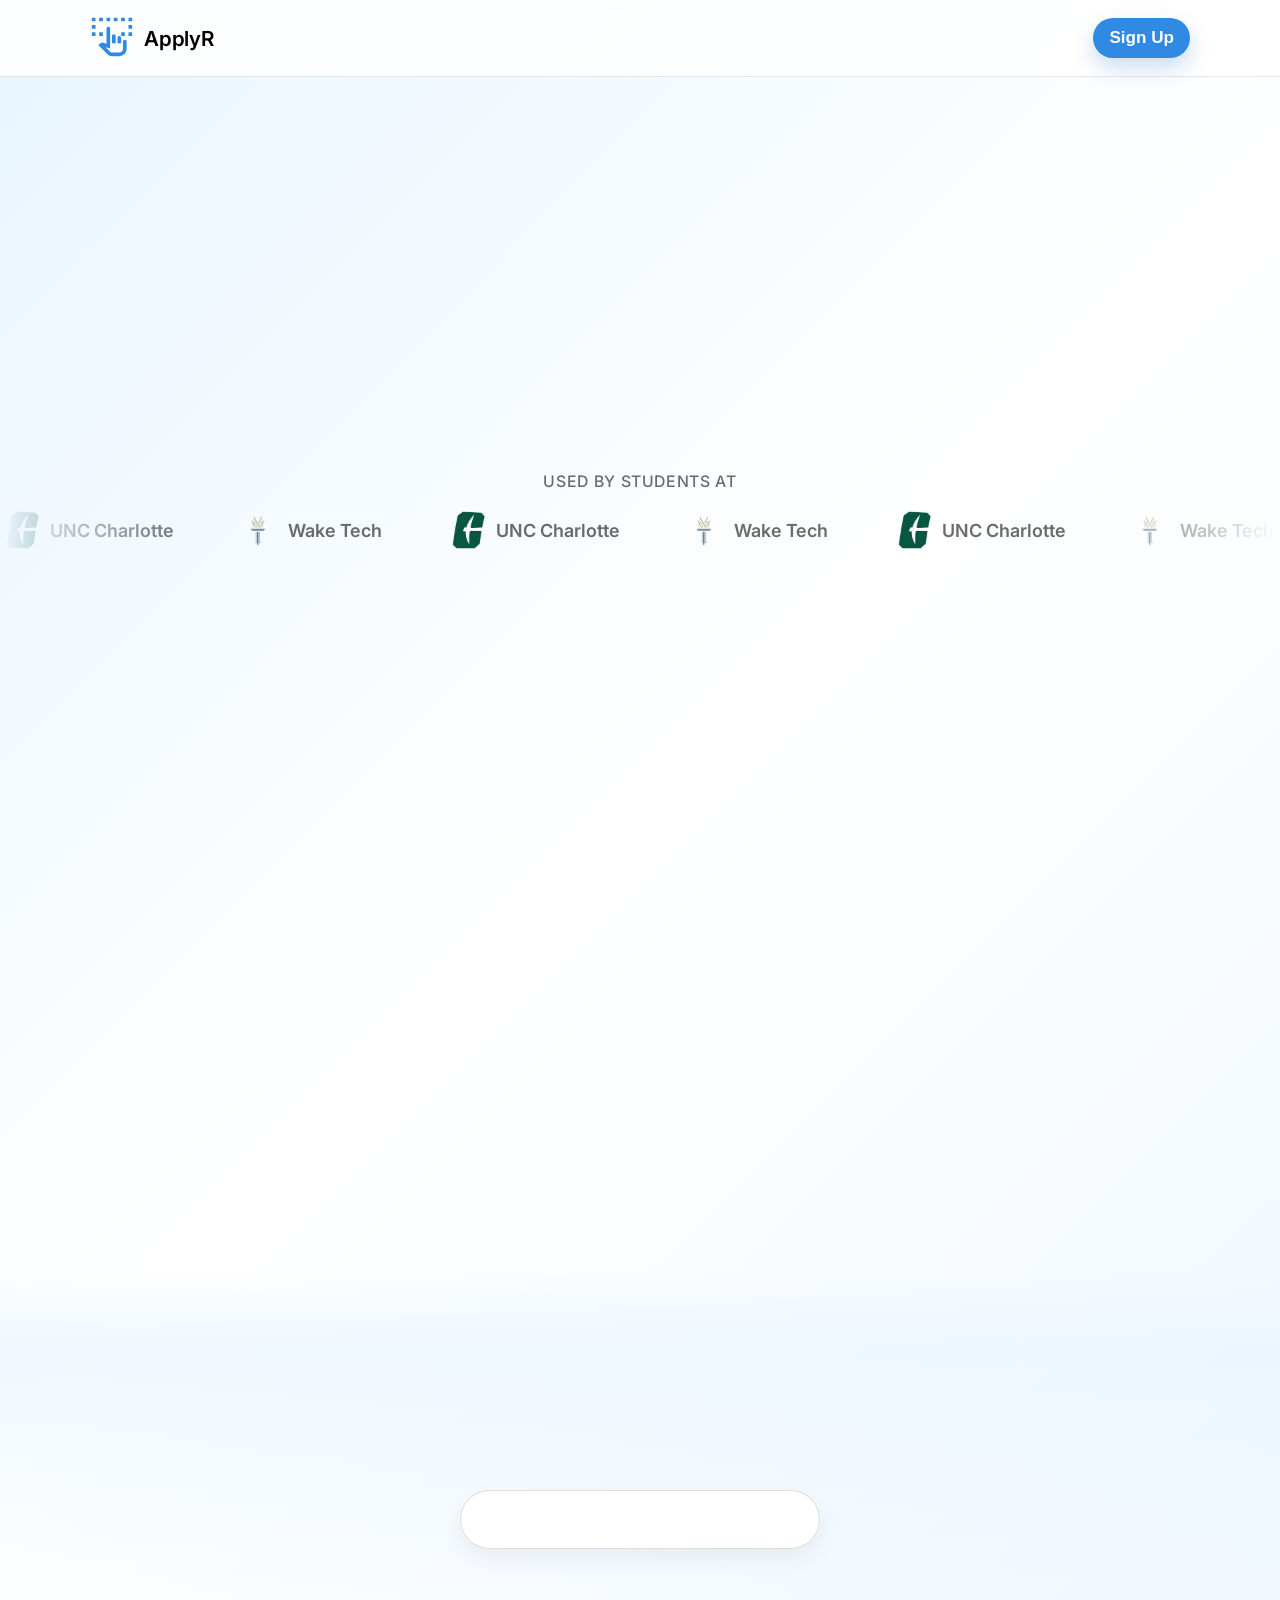
==== commit 7a1c3227: "updated the authentication architecture" ====
--- a/frontend/index.html
+++ b/frontend/index.html
@@ -114,7 +114,7 @@
             <div class="stat-label">Hours Saved Per Week</div>
           </div>
 
-          <div class="stat">
+          <div class="stat" data-reveal>
             <div class="stat-value">500+</div>
             <div class="stat-label">Applications Per Month</div>
           </div>
@@ -172,43 +172,4 @@
           <button class="btn btn-google btn-cta btn-signup">
             <span class="google-icon" aria-hidden="true">
               <svg viewBox="0 0 48 48" width="20" height="20" xmlns="http://www.w3.org/2000/svg">
-                <path fill="#EA4335" d="M24 9.5c3.54 0 6.02 1.53 7.4 2.81l5.4-5.4C33.98 4.36 29.54 2.5 24 2.5 14.9 2.5 7.18 7.68 3.54 15.22l6.62 5.14C11.83 14.1 17.45 9.5 24 9.5z"/>
-                <path fill="#4285F4" d="M46.5 24.5c0-1.57-.14-3.08-.4-4.5H24v8.52h12.7c-.55 2.97-2.2 5.49-4.7 7.18l7.2 5.59C43.67 37.13 46.5 31.36 46.5 24.5z"/>
-                <path fill="#FBBC05" d="M10.16 28.64A14.9 14.9 0 0 1 9.35 24c0-1.61.28-3.17.81-4.64l-6.62-5.14A21.5 21.5 0 0 0 2.5 24c0 3.48.83 6.77 2.31 9.78l6.35-5.14z"/>
-                <path fill="#34A853" d="M24 45.5c5.54 0 10.2-1.83 13.6-4.98l-7.2-5.59c-2 1.35-4.55 2.15-6.4 2.15-6.55 0-12.17-4.6-13.84-10.86l-6.35 5.14C7.18 40.32 14.9 45.5 24 45.5z"/>
-                <path fill="none" d="M2.5 2.5h43v43h-43z"/>
-              </svg>
-            </span>
-            Sign Up with Google
-          </button>
-        </div>
-        
-        </div>
-
-        <div class="trust-row" data-reveal>
-          <div class="trust-item">
-            <span class="check" aria-hidden="true">✓</span>
-            <span>No credit card required</span>
-          </div>
-        </div>
-      </div>
-    </section>
-  </main>
-
-  <!-- FOOTER -->
-  <footer class="footer">
-    <div class="container footer-inner">
-      <div class="footer-brand">
-        <svg class="brand-icon small" xmlns="http://www.w3.org/2000/svg" height="22" viewBox="0 -960 960 960" width="22" fill="currentColor" aria-hidden="true">
-          <path d="M40-480v-80h80v80H40Zm800 0v-80h80v80h-80ZM40-640v-80h80v80H40Zm800 0v-80h80v80h-80ZM40-800v-80h80v80H40Zm160 320v-80h80v80h-80Zm480 0v-80h80v80h-80Zm160-320v-80h80v80h-80Zm-640 0v-80h80v80h-80Zm160 0v-80h80v80h-80Zm160 0v-80h80v80h-80Zm160 0v-80h80v80h-80ZM473-40q-24 0-46-9t-39-26L184-280l33-34q14-14 34-19t40 0l69 20v-327q0-17 11.5-28.5T400-680q17 0 28.5 11.5T440-640v433l-98-28 103 103q6 6 13 9t15 3h167q33 0 56.5-23.5T720-200v-160q0-17 11.5-28.5T760-400q17 0 28.5 11.5T800-360v160q0 66-47 113T640-40H473Zm7-280v-160q0-17 11.5-28.5T520-520q17 0 28.5 11.5T560-480v160h-80Zm120 0v-120q0-17 11.5-28.5T640-480q17 0 28.5 11.5T680-440v120h-80Zm40 200H445h195Z"/>
-        </svg>
-        <span class="brand">ApplyR</span>
-      </div>
-
-      <div class="footer-copy">© 2026 ApplyR. All rights reserved.</div>
-    </div>
-  </footer>
-
-  <script src="style.js" defer></script>
-</body>
-</html>+                <path fill="#EA4335" d="M24 9.5c3.5
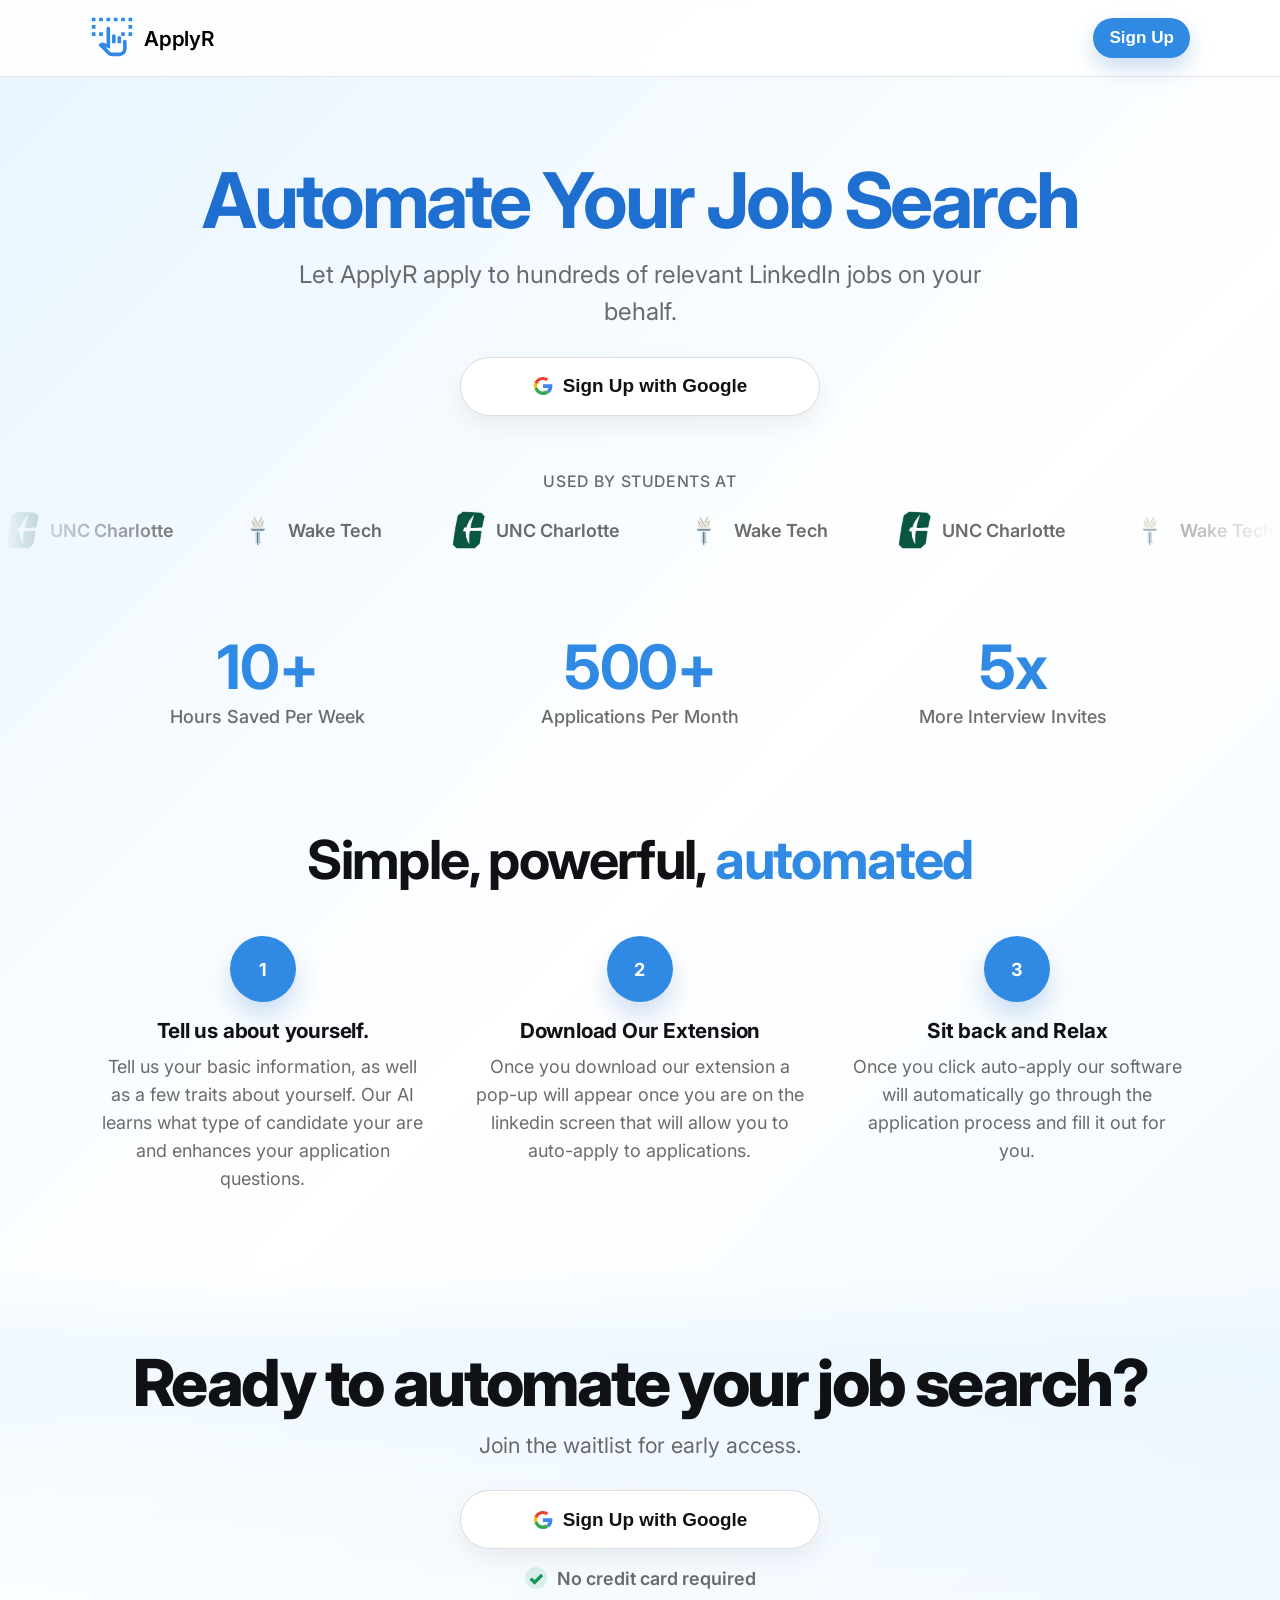
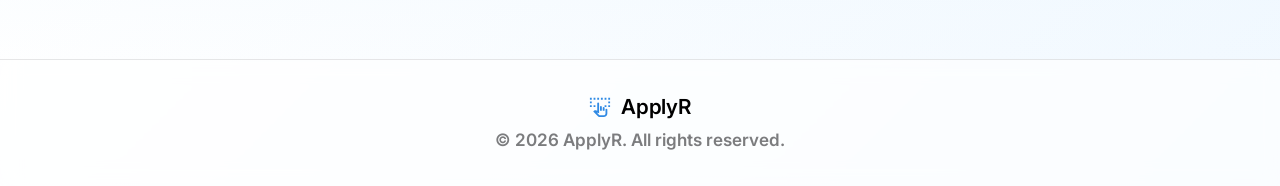
==== commit 8ccd4cba: "finishing the rest of updates" ====
--- a/frontend/index.html
+++ b/frontend/index.html
@@ -172,4 +172,43 @@
           <button class="btn btn-google btn-cta btn-signup">
             <span class="google-icon" aria-hidden="true">
               <svg viewBox="0 0 48 48" width="20" height="20" xmlns="http://www.w3.org/2000/svg">
-                <path fill="#EA4335" d="M24 9.5c3.5+                <path fill="#EA4335" d="M24 9.5c3.54 0 6.02 1.53 7.4 2.81l5.4-5.4C33.98 4.36 29.54 2.5 24 2.5 14.9 2.5 7.18 7.68 3.54 15.22l6.62 5.14C11.83 14.1 17.45 9.5 24 9.5z"/>
+                <path fill="#4285F4" d="M46.5 24.5c0-1.57-.14-3.08-.4-4.5H24v8.52h12.7c-.55 2.97-2.2 5.49-4.7 7.18l7.2 5.59C43.67 37.13 46.5 31.36 46.5 24.5z"/>
+                <path fill="#FBBC05" d="M10.16 28.64A14.9 14.9 0 0 1 9.35 24c0-1.61.28-3.17.81-4.64l-6.62-5.14A21.5 21.5 0 0 0 2.5 24c0 3.48.83 6.77 2.31 9.78l6.35-5.14z"/>
+                <path fill="#34A853" d="M24 45.5c5.54 0 10.2-1.83 13.6-4.98l-7.2-5.59c-2 1.35-4.55 2.15-6.4 2.15-6.55 0-12.17-4.6-13.84-10.86l-6.35 5.14C7.18 40.32 14.9 45.5 24 45.5z"/>
+                <path fill="none" d="M2.5 2.5h43v43h-43z"/>
+              </svg>
+            </span>
+            Sign Up with Google
+          </button>
+        </div>
+        
+        </div>
+
+        <div class="trust-row" data-reveal>
+          <div class="trust-item">
+            <span class="check" aria-hidden="true">✓</span>
+            <span>No credit card required</span>
+          </div>
+        </div>
+      </div>
+    </section>
+  </main>
+
+  <!-- FOOTER -->
+  <footer class="footer">
+    <div class="container footer-inner">
+      <div class="footer-brand">
+        <svg class="brand-icon small" xmlns="http://www.w3.org/2000/svg" height="22" viewBox="0 -960 960 960" width="22" fill="currentColor" aria-hidden="true">
+          <path d="M40-480v-80h80v80H40Zm800 0v-80h80v80h-80ZM40-640v-80h80v80H40Zm800 0v-80h80v80h-80ZM40-800v-80h80v80H40Zm160 320v-80h80v80h-80Zm480 0v-80h80v80h-80Zm160-320v-80h80v80h-80Zm-640 0v-80h80v80h-80Zm160 0v-80h80v80h-80Zm160 0v-80h80v80h-80Zm160 0v-80h80v80h-80ZM473-40q-24 0-46-9t-39-26L184-280l33-34q14-14 34-19t40 0l69 20v-327q0-17 11.5-28.5T400-680q17 0 28.5 11.5T440-640v433l-98-28 103 103q6 6 13 9t15 3h167q33 0 56.5-23.5T720-200v-160q0-17 11.5-28.5T760-400q17 0 28.5 11.5T800-360v160q0 66-47 113T640-40H473Zm7-280v-160q0-17 11.5-28.5T520-520q17 0 28.5 11.5T560-480v160h-80Zm120 0v-120q0-17 11.5-28.5T640-480q17 0 28.5 11.5T680-440v120h-80Zm40 200H445h195Z"/>
+        </svg>
+        <span class="brand">ApplyR</span>
+      </div>
+
+      <div class="footer-copy">© 2026 ApplyR. All rights reserved.</div>
+    </div>
+  </footer>
+
+  <script src="style.js" defer></script>
+</body>
+</html>
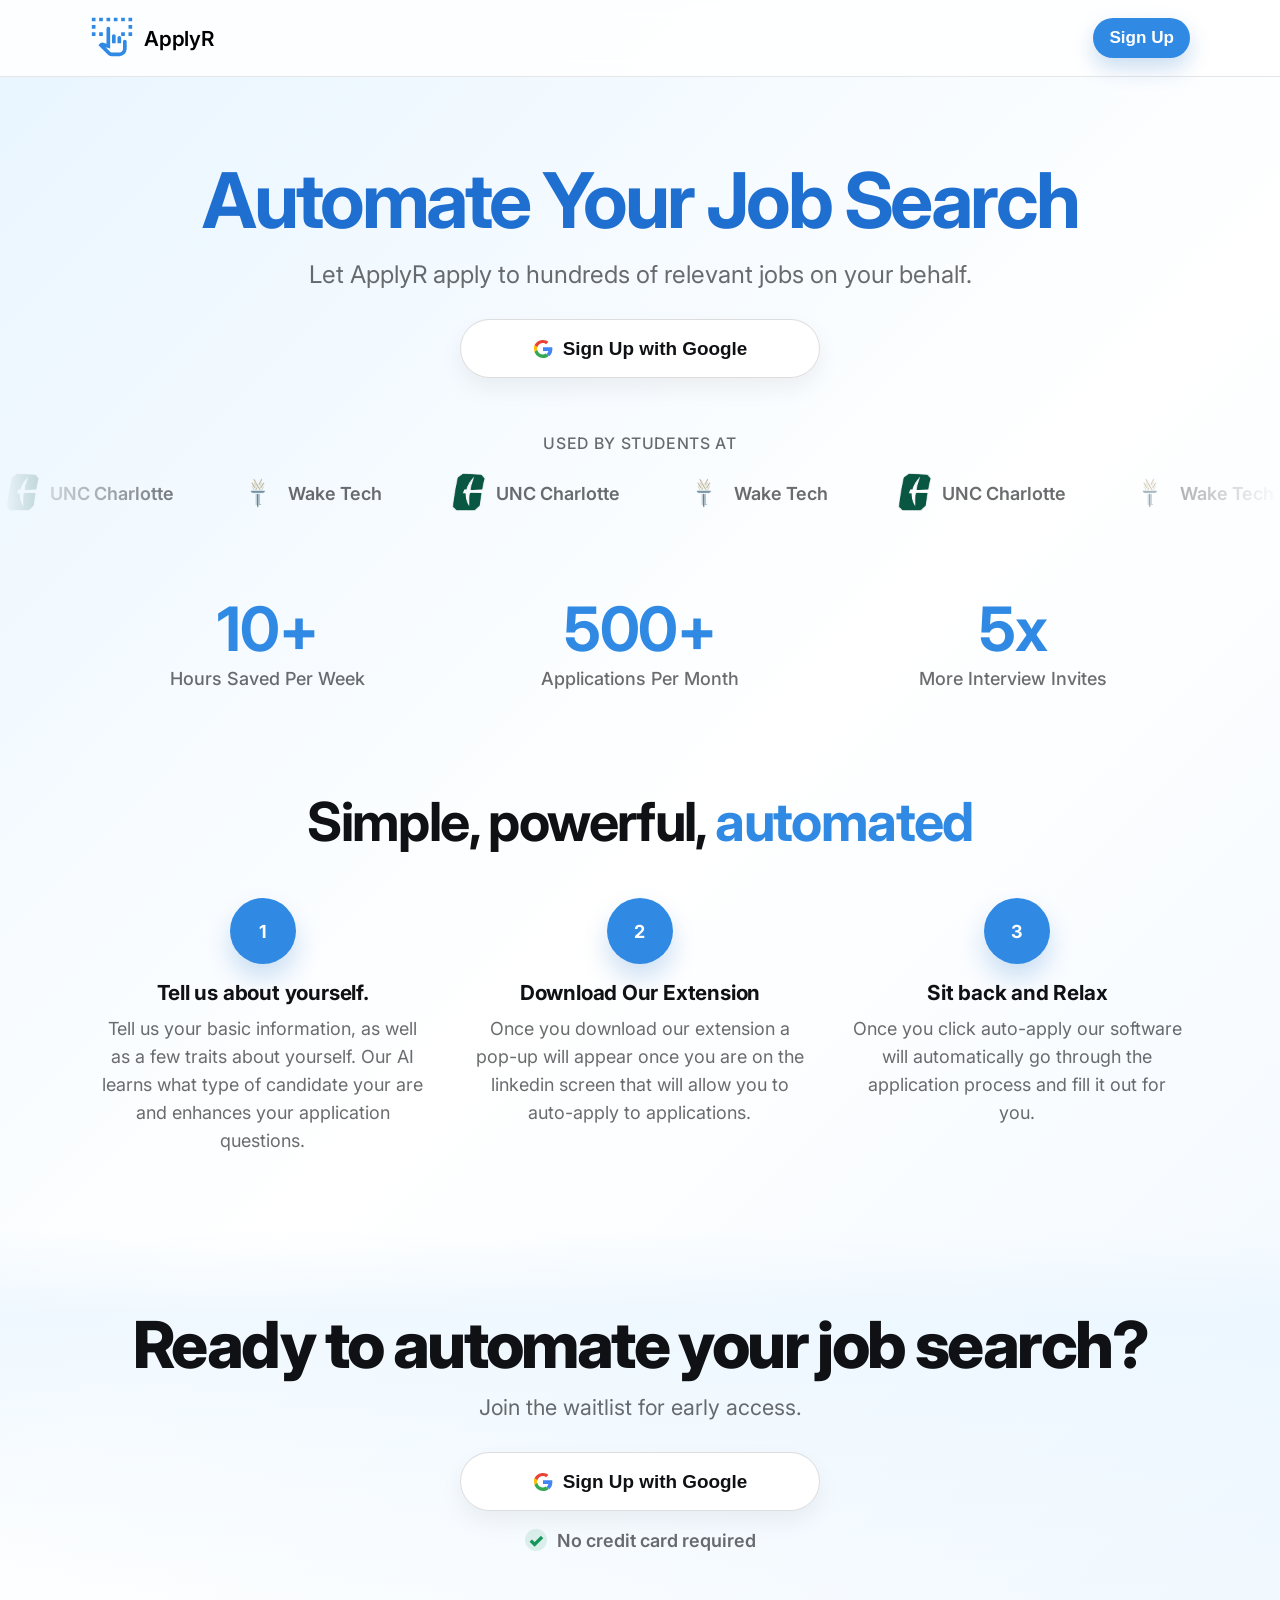
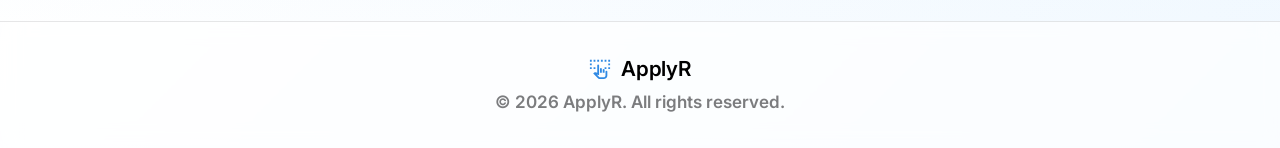
==== commit 15a8559b: "updated headline and removed linkedin" ====
--- a/frontend/index.html
+++ b/frontend/index.html
@@ -35,7 +35,7 @@
         </h1>
 
         <p class="hero-subtitle">
-          Let ApplyR apply to hundreds of relevant LinkedIn jobs on your behalf.
+          Let ApplyR apply to hundreds of relevant jobs on your behalf.
         </p>
 
         <div class="cta-row">
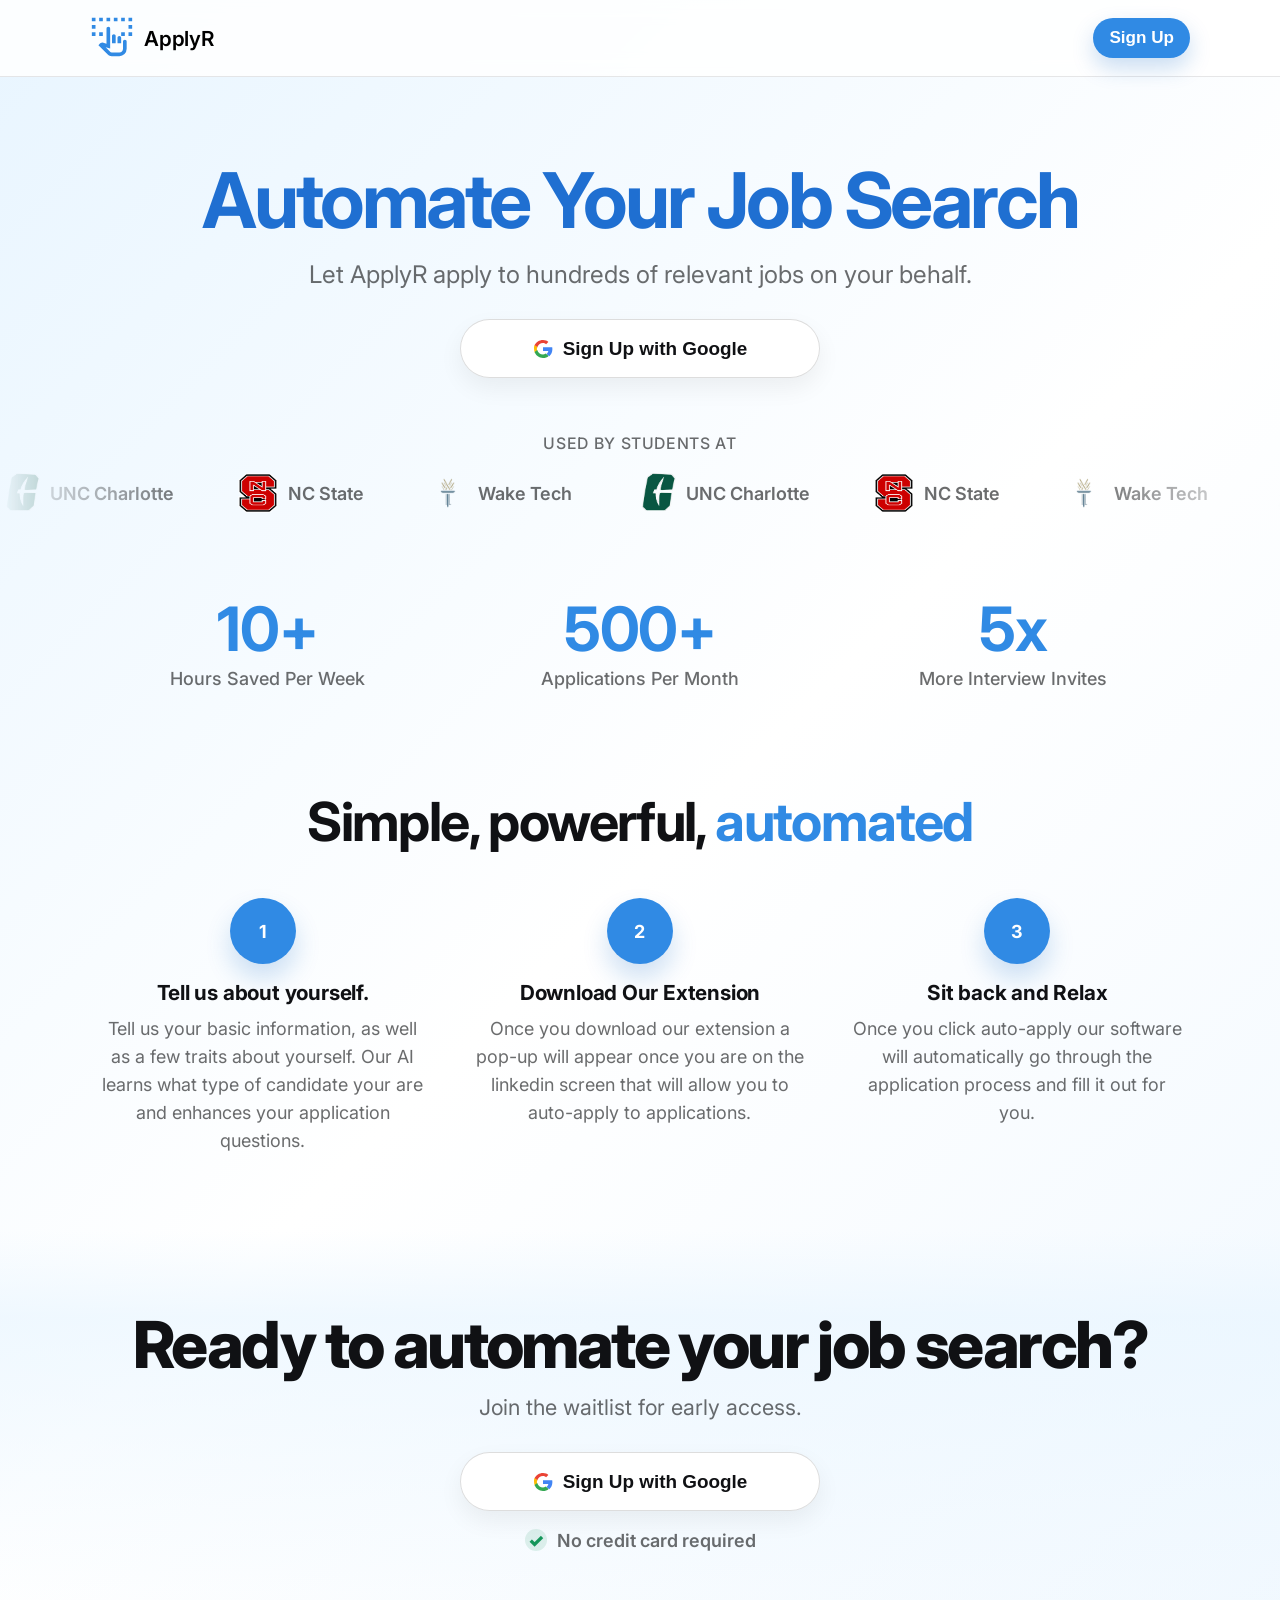
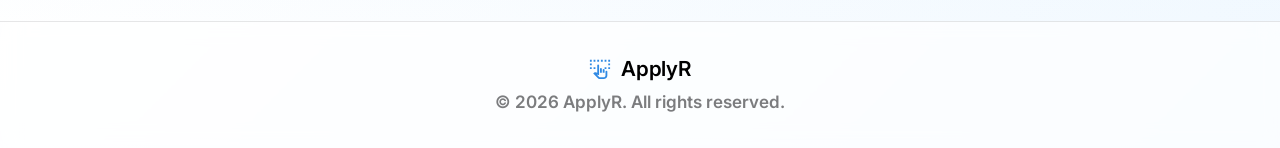
==== commit db18dbde: "NC State logo is now added to website" ====
--- a/frontend/index.html
+++ b/frontend/index.html
@@ -65,6 +65,10 @@
             <span>UNC Charlotte</span>
           </div>
           <div class="marquee-item">
+            <img src="nc-state-logo.png" alt="UNC Charlotte" class="marquee-logo">
+            <span>NC State</span>
+          </div>
+          <div class="marquee-item">
             <img src="wake-tech-logo.png" alt="Wake Tech" class="marquee-logo" width="10px" height="10px">
             <span>Wake Tech</span>
           </div>
@@ -74,28 +78,44 @@
             <span>UNC Charlotte</span>
           </div>
           <div class="marquee-item">
-            <img src="wake-tech-logo.png" alt="Wake Tech" class="marquee-logo" width="10px" height="10px">
-            <span>Wake Tech</span>
-          </div>
-          <div class="marquee-item">
-            <img src="charlotte-logo.png" alt="UNC Charlotte" class="marquee-logo">
-            <span>UNC Charlotte</span>
-          </div>
-          <div class="marquee-item">
-            <img src="wake-tech-logo.png" alt="Wake Tech" class="marquee-logo" width="10px" height="10px">
-            <span>Wake Tech</span>
-          </div>
-          <div class="marquee-item">
-            <img src="charlotte-logo.png" alt="UNC Charlotte" class="marquee-logo">
-            <span>UNC Charlotte</span>
-          </div>
-          <div class="marquee-item">
-            <img src="wake-tech-logo.png" alt="Wake Tech" class="marquee-logo" width="10px" height="10px">
-            <span>Wake Tech</span>
-          </div>
-          <div class="marquee-item">
-            <img src="charlotte-logo.png" alt="UNC Charlotte" class="marquee-logo">
-            <span>UNC Charlotte</span>
+            <img src="nc-state-logo.png" alt="UNC Charlotte" class="marquee-logo">
+            <span>NC State</span>
+          </div>
+          <div class="marquee-item">
+            <img src="wake-tech-logo.png" alt="Wake Tech" class="marquee-logo" width="10px" height="10px">
+            <span>Wake Tech</span>
+          </div>
+          <div class="marquee-item">
+            <img src="charlotte-logo.png" alt="UNC Charlotte" class="marquee-logo">
+            <span>UNC Charlotte</span>
+          </div>
+          <div class="marquee-item">
+            <img src="nc-state-logo.png" alt="UNC Charlotte" class="marquee-logo">
+            <span>NC State</span>
+          </div>
+          <div class="marquee-item">
+            <img src="wake-tech-logo.png" alt="Wake Tech" class="marquee-logo" width="10px" height="10px">
+            <span>Wake Tech</span>
+          </div>
+          <div class="marquee-item">
+            <img src="charlotte-logo.png" alt="UNC Charlotte" class="marquee-logo">
+            <span>UNC Charlotte</span>
+          </div>
+          <div class="marquee-item">
+            <img src="nc-state-logo.png" alt="UNC Charlotte" class="marquee-logo">
+            <span>NC State</span>
+          </div>
+          <div class="marquee-item">
+            <img src="wake-tech-logo.png" alt="Wake Tech" class="marquee-logo" width="10px" height="10px">
+            <span>Wake Tech</span>
+          </div>
+          <div class="marquee-item">
+            <img src="charlotte-logo.png" alt="UNC Charlotte" class="marquee-logo">
+            <span>UNC Charlotte</span>
+          </div>
+          <div class="marquee-item">
+            <img src="nc-state-logo.png" alt="UNC Charlotte" class="marquee-logo">
+            <span>NC State</span>
           </div>
           <div class="marquee-item">
             <img src="wake-tech-logo.png" alt="Wake Tech" class="marquee-logo" width="10px" height="10px">
